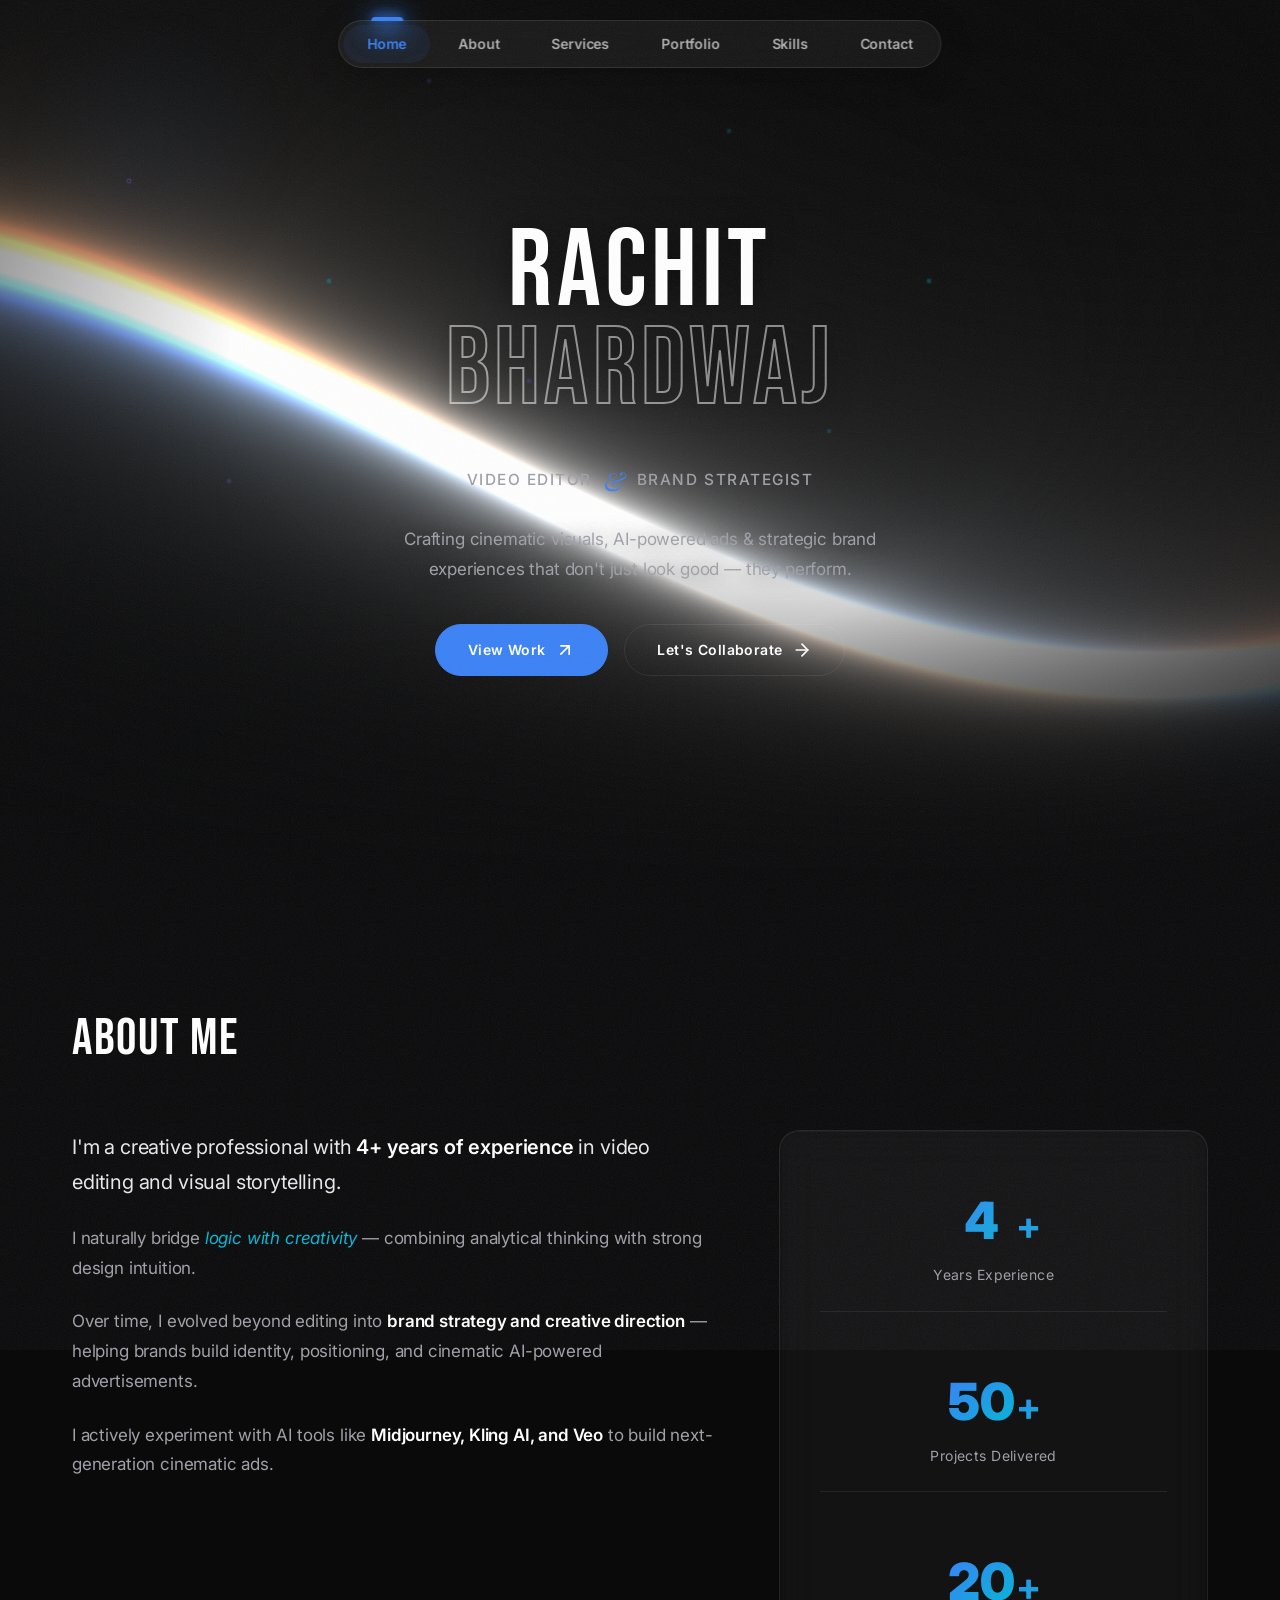
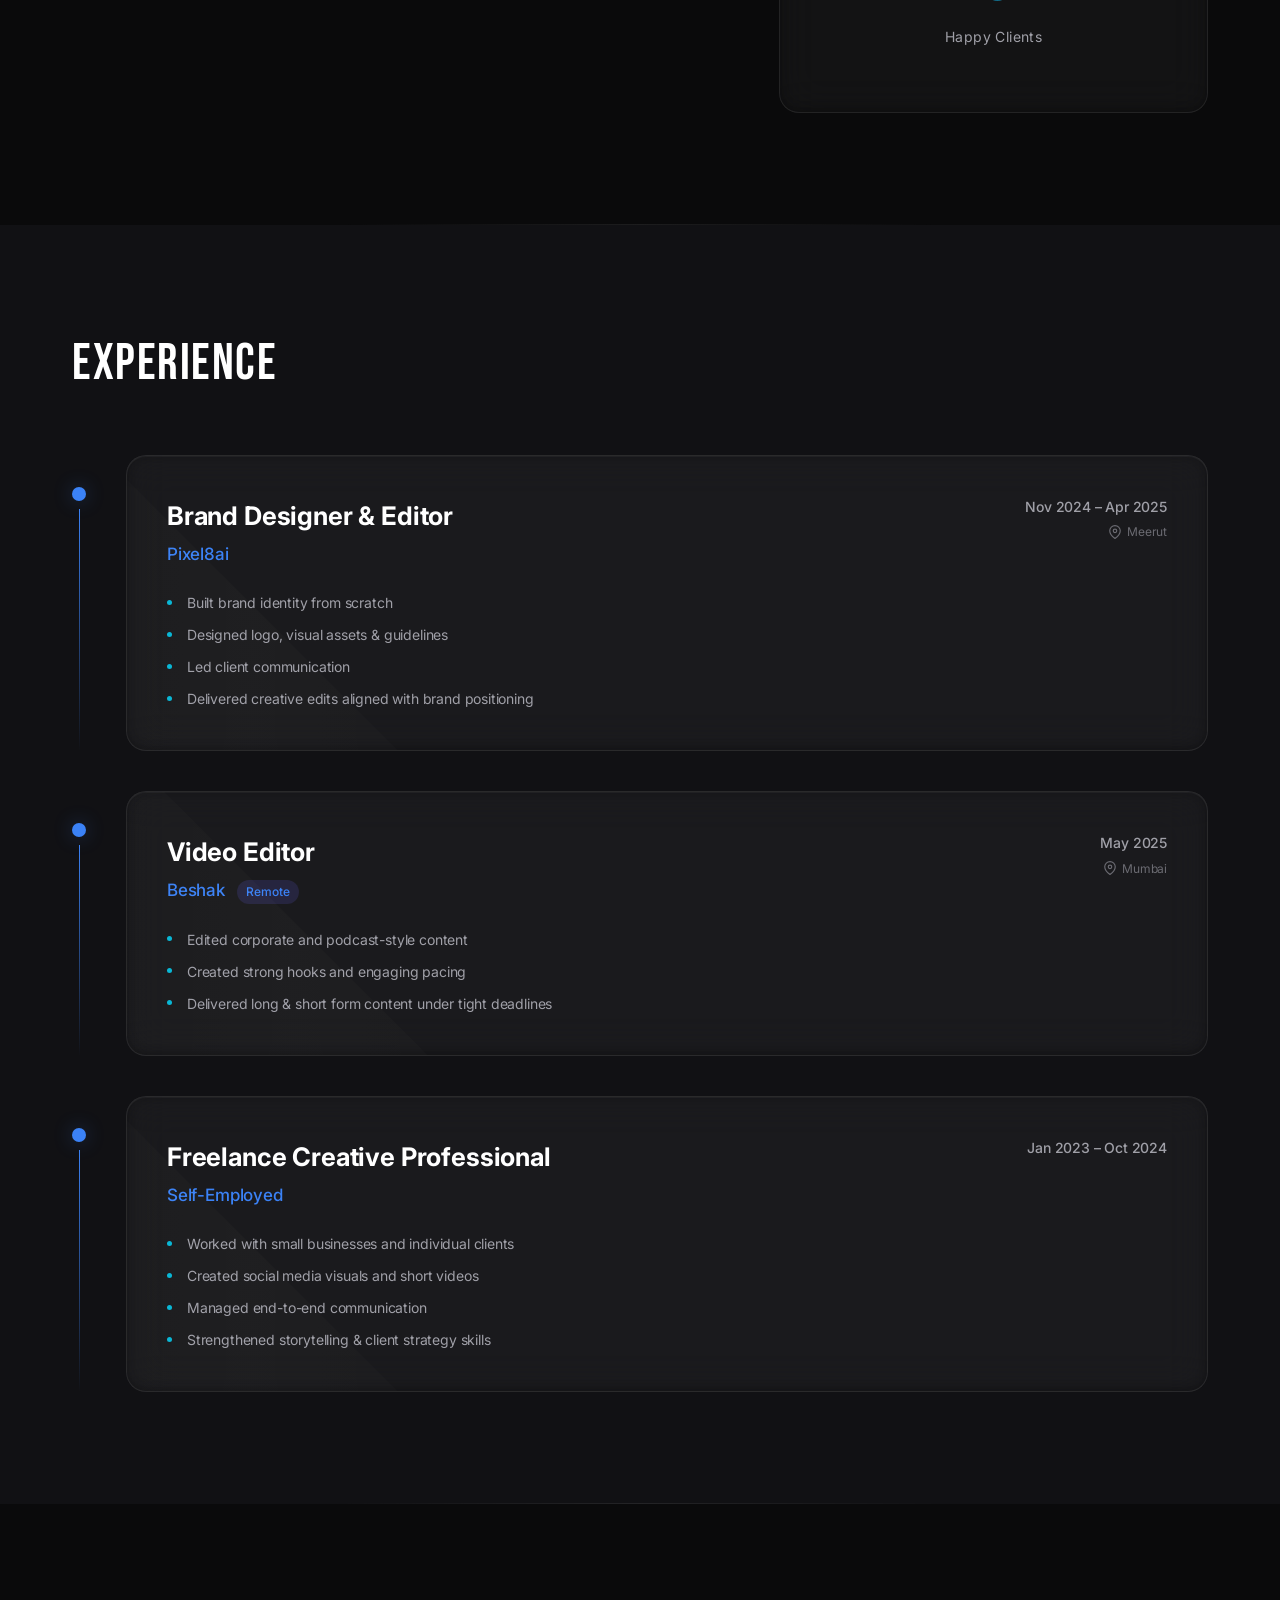
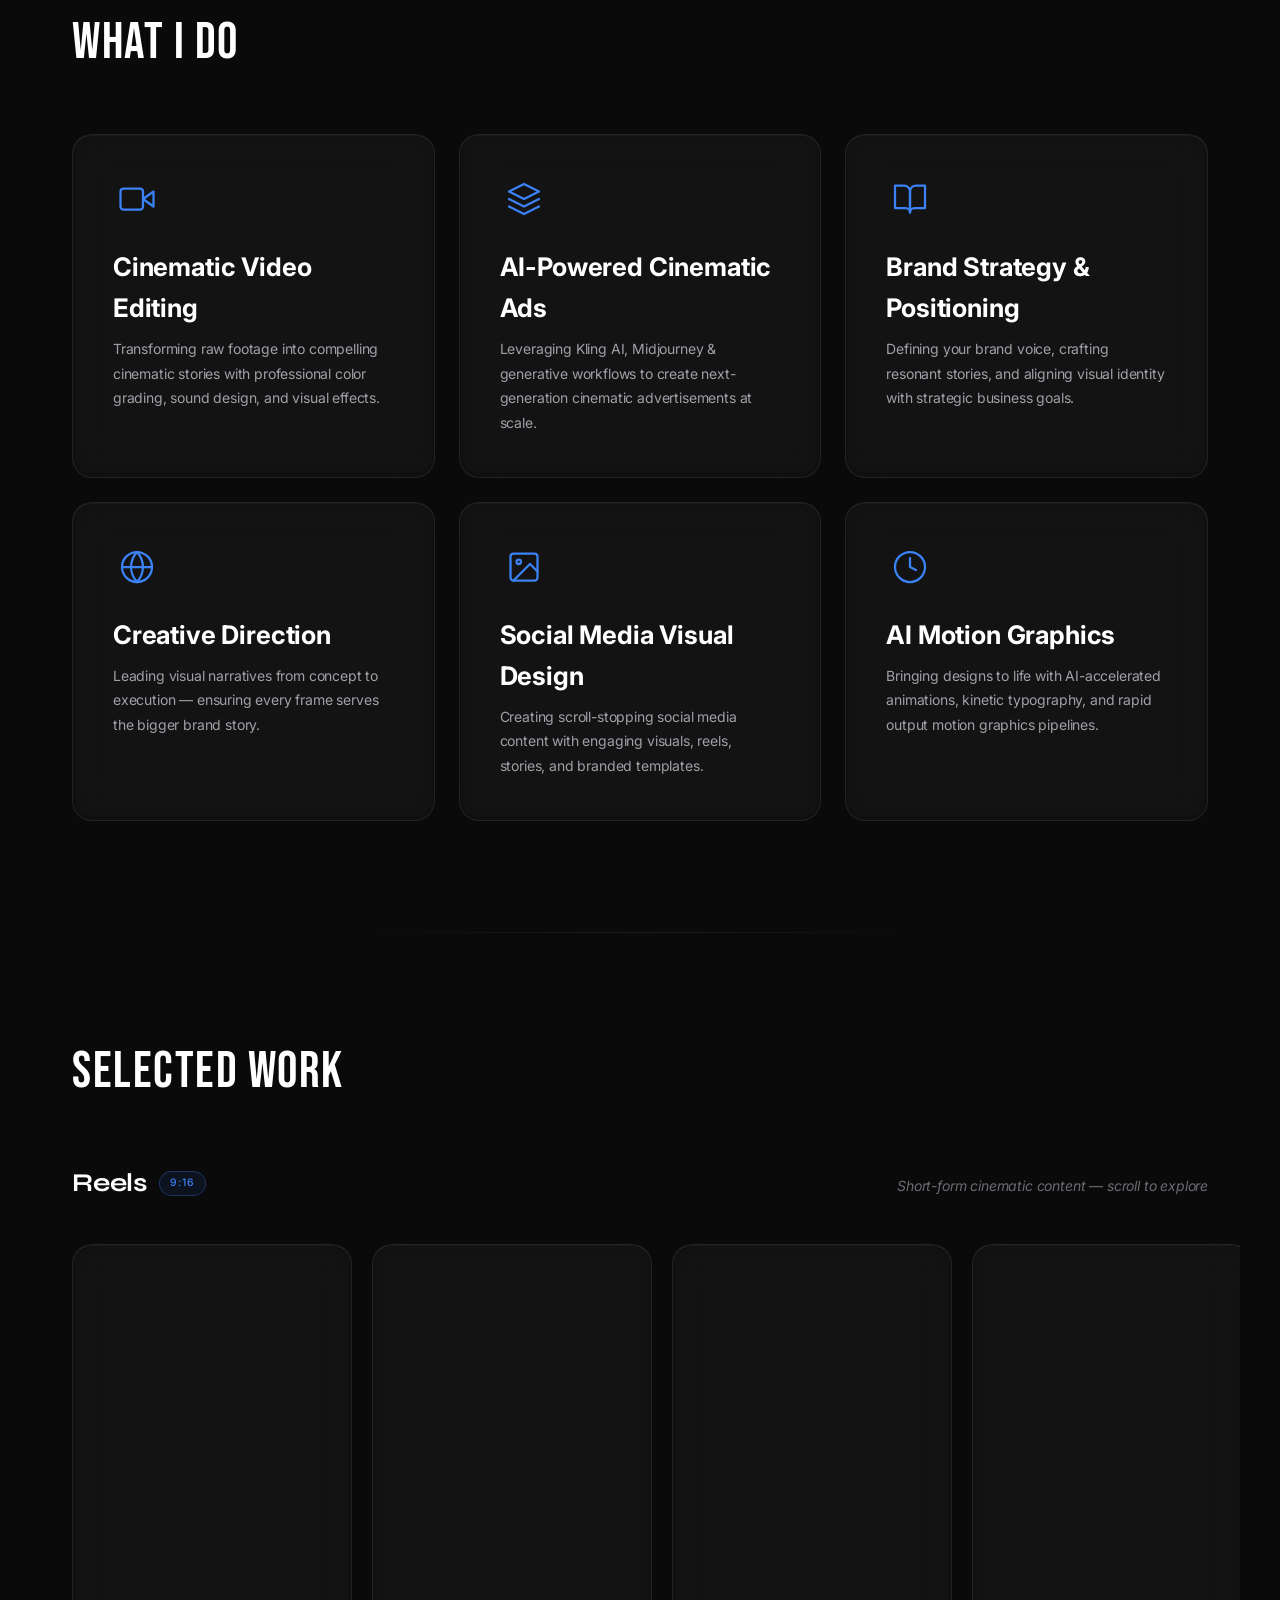
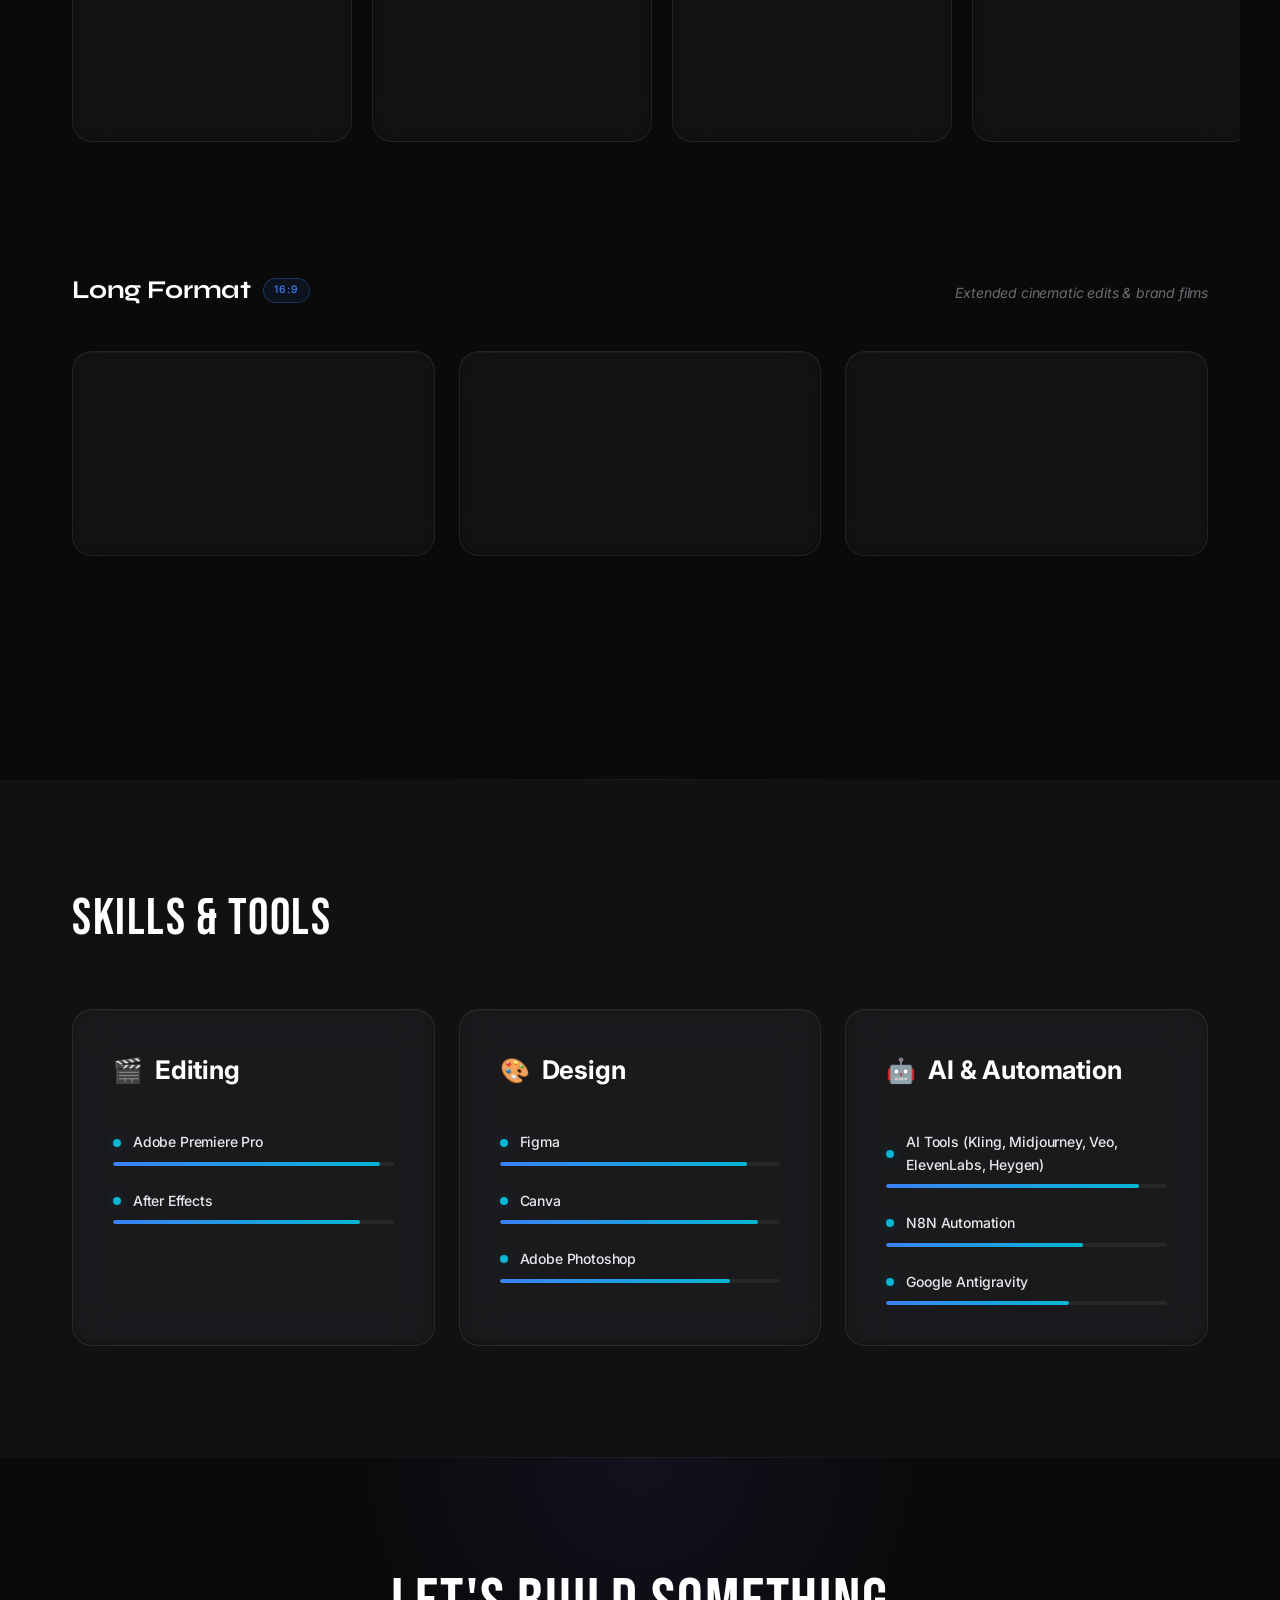
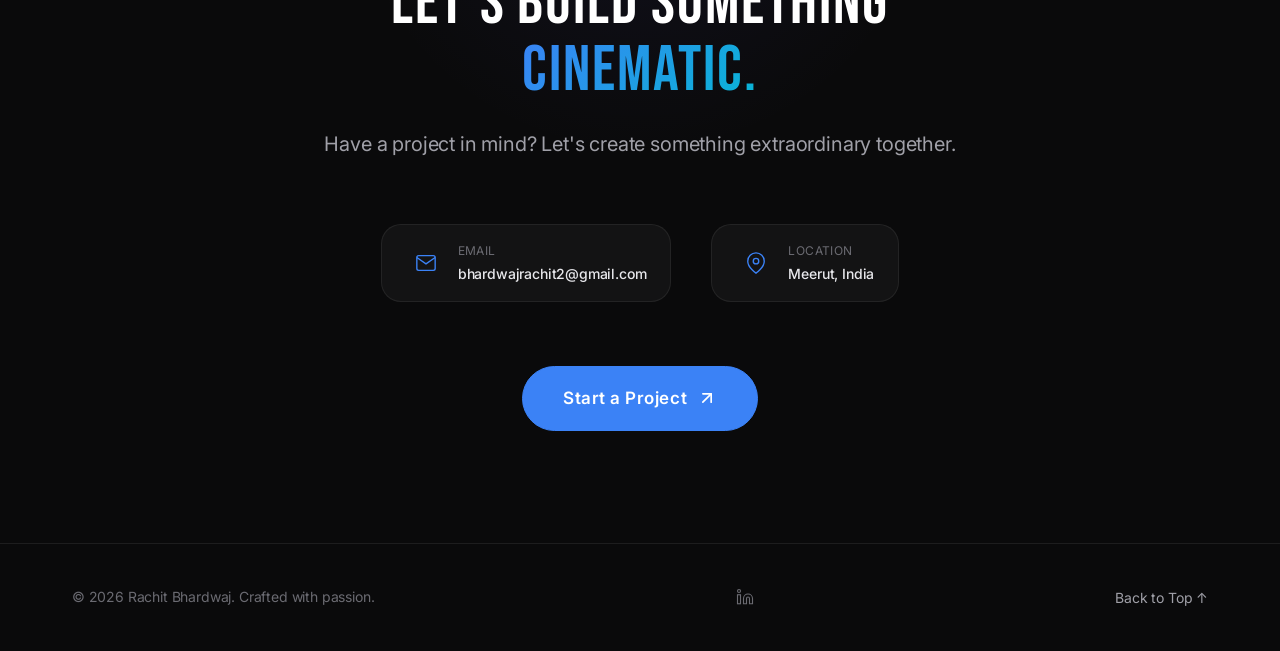
==== index.html @ 1f0e5d60 "Initial commit" ====
<!DOCTYPE html>
<html lang="en">

<head>
    <meta charset="UTF-8">
    <meta name="viewport" content="width=device-width, initial-scale=1.0">
    <title>Rachit Bhardwaj — Video Editor • Brand Strategist • Creative Head</title>
    <meta name="description"
        content="Crafting cinematic visuals, AI-powered ads, and strategic brand experiences. Portfolio of Rachit Bhardwaj — Video Editor, Brand Strategist, and Creative Head.">
    <meta name="keywords"
        content="video editor, brand strategist, creative head, cinematic ads, AI advertising, Rachit Bhardwaj">
    <meta property="og:title" content="Rachit Bhardwaj — Video Editor • Brand Strategist • Creative Head">
    <meta property="og:description"
        content="Crafting cinematic visuals, AI-powered ads, and strategic brand experiences.">
    <meta property="og:type" content="website">
    <link rel="preconnect" href="https://fonts.googleapis.com">
    <link rel="preconnect" href="https://fonts.gstatic.com" crossorigin>
    <link
        href="https://fonts.googleapis.com/css2?family=Bebas+Neue&family=Inter:wght@300;400;500;600;700&family=Playfair+Display:ital,wght@0,400;0,700;1,400;1,700&family=Syne:wght@400;500;600;700;800&display=swap"
        rel="stylesheet">
    <link rel="stylesheet" href="css/styles.css">
    <link rel="stylesheet" href="css/animations.css">
</head>

<body>
    <!-- Grain overlay -->
    <div class="grain-overlay" aria-hidden="true"></div>

    <!-- Tubelight Navbar -->
    <nav class="tubelight-navbar" id="navbar">
        <div class="tubelight-nav-inner">
            <a href="#hero" class="tubelight-nav-link active" data-section="hero">
                <span class="nav-text">Home</span>
                <span class="nav-icon">
                    <svg width="18" height="18" viewBox="0 0 24 24" fill="none" stroke="currentColor" stroke-width="2.5"
                        stroke-linecap="round" stroke-linejoin="round">
                        <path d="M3 9l9-7 9 7v11a2 2 0 0 1-2 2H5a2 2 0 0 1-2-2z" />
                        <polyline points="9 22 9 12 15 12 15 22" />
                    </svg>
                </span>
                <div class="tubelight-lamp">
                    <div class="lamp-bar"></div>
                    <div class="lamp-glow-1"></div>
                    <div class="lamp-glow-2"></div>
                    <div class="lamp-glow-3"></div>
                </div>
            </a>
            <a href="#about" class="tubelight-nav-link" data-section="about">
                <span class="nav-text">About</span>
                <span class="nav-icon">
                    <svg width="18" height="18" viewBox="0 0 24 24" fill="none" stroke="currentColor" stroke-width="2.5"
                        stroke-linecap="round" stroke-linejoin="round">
                        <path d="M20 21v-2a4 4 0 0 0-4-4H8a4 4 0 0 0-4 4v2" />
                        <circle cx="12" cy="7" r="4" />
                    </svg>
                </span>
            </a>
            <a href="#services" class="tubelight-nav-link" data-section="services">
                <span class="nav-text">Services</span>
                <span class="nav-icon">
                    <svg width="18" height="18" viewBox="0 0 24 24" fill="none" stroke="currentColor" stroke-width="2.5"
                        stroke-linecap="round" stroke-linejoin="round">
                        <path d="M12 2L2 7l10 5 10-5-10-5z" />
                        <path d="M2 17l10 5 10-5" />
                        <path d="M2 12l10 5 10-5" />
                    </svg>
                </span>
            </a>
            <a href="#portfolio" class="tubelight-nav-link" data-section="portfolio">
                <span class="nav-text">Portfolio</span>
                <span class="nav-icon">
                    <svg width="18" height="18" viewBox="0 0 24 24" fill="none" stroke="currentColor" stroke-width="2.5"
                        stroke-linecap="round" stroke-linejoin="round">
                        <rect x="2" y="7" width="20" height="14" rx="2" ry="2" />
                        <path d="M16 21V5a2 2 0 0 0-2-2h-4a2 2 0 0 0-2 2v16" />
                    </svg>
                </span>
            </a>
            <a href="#skills" class="tubelight-nav-link" data-section="skills">
                <span class="nav-text">Skills</span>
                <span class="nav-icon">
                    <svg width="18" height="18" viewBox="0 0 24 24" fill="none" stroke="currentColor" stroke-width="2.5"
                        stroke-linecap="round" stroke-linejoin="round">
                        <path
                            d="M14.7 6.3a1 1 0 0 0 0 1.4l1.6 1.6a1 1 0 0 0 1.4 0l3.77-3.77a6 6 0 0 1-7.94 7.94l-6.91 6.91a2.12 2.12 0 0 1-3-3l6.91-6.91a6 6 0 0 1 7.94-7.94l-3.76 3.76z" />
                    </svg>
                </span>
            </a>
            <a href="#contact" class="tubelight-nav-link" data-section="contact">
                <span class="nav-text">Contact</span>
                <span class="nav-icon">
                    <svg width="18" height="18" viewBox="0 0 24 24" fill="none" stroke="currentColor" stroke-width="2.5"
                        stroke-linecap="round" stroke-linejoin="round">
                        <path d="M4 4h16c1.1 0 2 .9 2 2v12c0 1.1-.9 2-2 2H4c-1.1 0-2-.9-2-2V6c0-1.1.9-2 2-2z" />
                        <polyline points="22,6 12,13 2,6" />
                    </svg>
                </span>
            </a>
        </div>
    </nav>

    <!-- ==================== HERO SECTION ==================== -->
    <section class="hero" id="hero">
        <!-- WebGL Shader Background -->
        <canvas id="webglShaderCanvas" class="hero-shader-canvas" aria-hidden="true"></canvas>
        <div class="hero-shader-overlay"></div>
        <div class="hero-content">
            <h1 class="hero-title reveal">
                <span class="title-first">Rachit</span>
                <span class="title-last">Bhardwaj</span>
            </h1>
            <div class="hero-role-line reveal">
                <span class="role-text">Video Editor</span>
                <span class="role-serif">&</span>
                <span class="role-text">Brand Strategist</span>
            </div>
            <p class="hero-description reveal">
                Crafting cinematic visuals, AI-powered ads &amp; strategic brand experiences
                that don't just look good — they perform.
            </p>
            <div class="hero-ctas reveal">
                <a href="#services" class="btn btn-primary btn-shimmer">
                    <span>View Work</span>
                    <svg width="20" height="20" viewBox="0 0 24 24" fill="none" stroke="currentColor" stroke-width="2"
                        stroke-linecap="round" stroke-linejoin="round">
                        <line x1="7" y1="17" x2="17" y2="7" />
                        <polyline points="7 7 17 7 17 17" />
                    </svg>
                </a>
                <a href="#contact" class="btn btn-secondary">
                    <span>Let's Collaborate</span>
                    <svg width="20" height="20" viewBox="0 0 24 24" fill="none" stroke="currentColor" stroke-width="2"
                        stroke-linecap="round" stroke-linejoin="round">
                        <path d="M5 12h14" />
                        <polyline points="12 5 19 12 12 19" />
                    </svg>
                </a>
            </div>
    </section>

    <!-- ==================== ABOUT SECTION ==================== -->
    <section class="section about" id="about">
        <div class="container">
            <div class="section-header reveal">

                <h2 class="section-title display-font">About Me</h2>
            </div>
            <div class="about-grid">
                <div class="about-content reveal">
                    <p class="about-lead">
                        I'm a creative professional with <strong>4+ years of experience</strong> in video editing and
                        visual storytelling.
                    </p>
                    <p>
                        I naturally bridge <em>logic with creativity</em> — combining analytical thinking with strong
                        design intuition.
                    </p>
                    <p>
                        Over time, I evolved beyond editing into <strong>brand strategy and creative direction</strong>
                        — helping brands build identity, positioning, and cinematic AI-powered advertisements.
                    </p>
                    <p>
                        I actively experiment with AI tools like <strong>Midjourney, Kling AI, and Veo</strong> to build
                        next-generation cinematic ads.
                    </p>
                </div>
                <div class="about-visual reveal">
                    <div class="about-card glass-card">
                        <div class="about-stats">
                            <div class="stat-item">
                                <span class="stat-number" data-count="4">0</span><span class="stat-suffix">+</span>
                                <span class="stat-label">Years Experience</span>
                            </div>
                            <div class="stat-item">
                                <span class="stat-number" data-count="50">0</span><span class="stat-suffix">+</span>
                                <span class="stat-label">Projects Delivered</span>
                            </div>
                            <div class="stat-item">
                                <span class="stat-number" data-count="20">0</span><span class="stat-suffix">+</span>
                                <span class="stat-label">Happy Clients</span>
                            </div>
                        </div>
                    </div>
                </div>
            </div>
        </div>
    </section>

    <!-- ==================== EXPERIENCE SECTION ==================== -->
    <section class="section experience" id="experience">
        <div class="container">
            <div class="section-header reveal">

                <h2 class="section-title display-font">Experience</h2>
            </div>
            <div class="timeline">
                <!-- Pixel8ai -->
                <div class="timeline-item reveal">
                    <div class="timeline-marker">
                        <div class="marker-dot"></div>
                        <div class="marker-line"></div>
                    </div>
                    <div class="timeline-content glass-card">
                        <div class="timeline-header">
                            <div>
                                <h3 class="timeline-role">Brand Designer & Editor</h3>
                                <p class="timeline-company">Pixel8ai</p>
                            </div>
                            <div class="timeline-meta">
                                <span class="timeline-date">Nov 2024 – Apr 2025</span>
                                <span class="timeline-location">
                                    <svg width="14" height="14" viewBox="0 0 24 24" fill="none" stroke="currentColor"
                                        stroke-width="2">
                                        <path d="M21 10c0 7-9 13-9 13s-9-6-9-13a9 9 0 0 1 18 0z" />
                                        <circle cx="12" cy="10" r="3" />
                                    </svg>
                                    Meerut
                                </span>
                            </div>
                        </div>
                        <ul class="timeline-list">
                            <li>Built brand identity from scratch</li>
                            <li>Designed logo, visual assets & guidelines</li>
                            <li>Led client communication</li>
                            <li>Delivered creative edits aligned with brand positioning</li>
                        </ul>
                    </div>
                </div>

                <!-- Beshak -->
                <div class="timeline-item reveal">
                    <div class="timeline-marker">
                        <div class="marker-dot"></div>
                        <div class="marker-line"></div>
                    </div>
                    <div class="timeline-content glass-card">
                        <div class="timeline-header">
                            <div>
                                <h3 class="timeline-role">Video Editor</h3>
                                <p class="timeline-company">Beshak <span class="remote-badge">Remote</span></p>
                            </div>
                            <div class="timeline-meta">
                                <span class="timeline-date">May 2025</span>
                                <span class="timeline-location">
                                    <svg width="14" height="14" viewBox="0 0 24 24" fill="none" stroke="currentColor"
                                        stroke-width="2">
                                        <path d="M21 10c0 7-9 13-9 13s-9-6-9-13a9 9 0 0 1 18 0z" />
                                        <circle cx="12" cy="10" r="3" />
                                    </svg>
                                    Mumbai
                                </span>
                            </div>
                        </div>
                        <ul class="timeline-list">
                            <li>Edited corporate and podcast-style content</li>
                            <li>Created strong hooks and engaging pacing</li>
                            <li>Delivered long & short form content under tight deadlines</li>
                        </ul>
                    </div>
                </div>

                <!-- Freelance -->
                <div class="timeline-item reveal">
                    <div class="timeline-marker">
                        <div class="marker-dot"></div>
                        <div class="marker-line"></div>
                    </div>
                    <div class="timeline-content glass-card">
                        <div class="timeline-header">
                            <div>
                                <h3 class="timeline-role">Freelance Creative Professional</h3>
                                <p class="timeline-company">Self-Employed</p>
                            </div>
                            <div class="timeline-meta">
                                <span class="timeline-date">Jan 2023 – Oct 2024</span>
                            </div>
                        </div>
                        <ul class="timeline-list">
                            <li>Worked with small businesses and individual clients</li>
                            <li>Created social media visuals and short videos</li>
                            <li>Managed end-to-end communication</li>
                            <li>Strengthened storytelling & client strategy skills</li>
                        </ul>
                    </div>
                </div>
            </div>
        </div>
    </section>

    <!-- ==================== SERVICES SECTION ==================== -->
    <section class="section services" id="services">
        <div class="container">
            <div class="section-header reveal">

                <h2 class="section-title display-font">What I Do</h2>
            </div>
            <div class="services-grid">
                <div class="service-card glass-card reveal">
                    <div class="service-icon">
                        <svg viewBox="0 0 24 24" fill="none" stroke="currentColor" stroke-width="1.5"
                            stroke-linecap="round" stroke-linejoin="round">
                            <polygon points="23 7 16 12 23 17 23 7" />
                            <rect x="1" y="5" width="15" height="14" rx="2" ry="2" />
                        </svg>
                    </div>
                    <h3 class="service-title">Cinematic Video Editing</h3>
                    <p class="service-desc">Transforming raw footage into compelling cinematic stories with professional
                        color grading, sound design, and visual effects.</p>
                    <div class="service-line"></div>
                </div>

                <div class="service-card glass-card reveal">
                    <div class="service-icon">
                        <svg viewBox="0 0 24 24" fill="none" stroke="currentColor" stroke-width="1.5"
                            stroke-linecap="round" stroke-linejoin="round">
                            <path d="M12 2L2 7l10 5 10-5-10-5z" />
                            <path d="M2 17l10 5 10-5" />
                            <path d="M2 12l10 5 10-5" />
                        </svg>
                    </div>
                    <h3 class="service-title">AI-Powered Cinematic Ads</h3>
                    <p class="service-desc">Leveraging Kling AI, Midjourney & generative workflows to create
                        next-generation cinematic advertisements at scale.</p>
                    <div class="service-line"></div>
                </div>

                <div class="service-card glass-card reveal">
                    <div class="service-icon">
                        <svg viewBox="0 0 24 24" fill="none" stroke="currentColor" stroke-width="1.5"
                            stroke-linecap="round" stroke-linejoin="round">
                            <path d="M2 3h6a4 4 0 0 1 4 4v14a3 3 0 0 0-3-3H2z" />
                            <path d="M22 3h-6a4 4 0 0 0-4 4v14a3 3 0 0 1 3-3h7z" />
                        </svg>
                    </div>
                    <h3 class="service-title">Brand Strategy & Positioning</h3>
                    <p class="service-desc">Defining your brand voice, crafting resonant stories, and aligning visual
                        identity with strategic business goals.</p>
                    <div class="service-line"></div>
                </div>

                <div class="service-card glass-card reveal">
                    <div class="service-icon">
                        <svg viewBox="0 0 24 24" fill="none" stroke="currentColor" stroke-width="1.5"
                            stroke-linecap="round" stroke-linejoin="round">
                            <circle cx="12" cy="12" r="10" />
                            <line x1="2" y1="12" x2="22" y2="12" />
                            <path
                                d="M12 2a15.3 15.3 0 0 1 4 10 15.3 15.3 0 0 1-4 10 15.3 15.3 0 0 1-4-10 15.3 15.3 0 0 1 4-10z" />
                        </svg>
                    </div>
                    <h3 class="service-title">Creative Direction</h3>
                    <p class="service-desc">Leading visual narratives from concept to execution — ensuring every frame
                        serves the bigger brand story.</p>
                    <div class="service-line"></div>
                </div>

                <div class="service-card glass-card reveal">
                    <div class="service-icon">
                        <svg viewBox="0 0 24 24" fill="none" stroke="currentColor" stroke-width="1.5"
                            stroke-linecap="round" stroke-linejoin="round">
                            <rect x="3" y="3" width="18" height="18" rx="2" ry="2" />
                            <circle cx="8.5" cy="8.5" r="1.5" />
                            <polyline points="21 15 16 10 5 21" />
                        </svg>
                    </div>
                    <h3 class="service-title">Social Media Visual Design</h3>
                    <p class="service-desc">Creating scroll-stopping social media content with engaging visuals, reels,
                        stories, and branded templates.</p>
                    <div class="service-line"></div>
                </div>

                <div class="service-card glass-card reveal">
                    <div class="service-icon">
                        <svg viewBox="0 0 24 24" fill="none" stroke="currentColor" stroke-width="1.5"
                            stroke-linecap="round" stroke-linejoin="round">
                            <path d="M12 22c5.523 0 10-4.477 10-10S17.523 2 12 2 2 6.477 2 12s4.477 10 10 10z" />
                            <path d="M12 6v6l4 2" />
                        </svg>
                    </div>
                    <h3 class="service-title">AI Motion Graphics</h3>
                    <p class="service-desc">Bringing designs to life with AI-accelerated animations, kinetic typography,
                        and rapid output motion graphics pipelines.</p>
                    <div class="service-line"></div>
                </div>
            </div>
        </div>
    </section>

    <!-- ==================== PORTFOLIO SECTION ==================== -->
    <section class="section portfolio" id="portfolio">
        <div class="container">
            <div class="section-header reveal">

                <h2 class="section-title display-font">Selected Work</h2>
            </div>

            <!-- Reels Subsection -->
            <div class="portfolio-subsection reveal">
                <div class="portfolio-sub-header">
                    <h3 class="portfolio-sub-title">Reels <span class="portfolio-badge">9:16</span></h3>
                    <p class="portfolio-sub-desc">Short-form cinematic content &mdash; scroll to explore</p>
                </div>
                <div class="reels-gallery">
                    <div class="reels-track">
                        <div class="reel-card glass-card">
                            <video src="assets/portfolio/reels/reel-7.mp4" autoplay muted loop playsinline
                                preload="metadata"></video>
                        </div>
                        <div class="reel-card glass-card">
                            <video src="assets/portfolio/reels/reel-1.mp4" autoplay muted loop playsinline
                                preload="metadata"></video>
                        </div>
                        <div class="reel-card glass-card">
                            <video src="assets/portfolio/reels/reel-2.mp4" autoplay muted loop playsinline
                                preload="metadata"></video>
                        </div>
                        <div class="reel-card glass-card">
                            <video src="assets/portfolio/reels/reel-3.mp4" autoplay muted loop playsinline
                                preload="metadata"></video>
                        </div>
                        <div class="reel-card glass-card">
                            <video src="assets/portfolio/reels/reel-4.mp4" autoplay muted loop playsinline
                                preload="metadata"></video>
                        </div>
                        <div class="reel-card glass-card">
                            <video src="assets/portfolio/reels/reel-5.mp4" autoplay muted loop playsinline
                                preload="metadata"></video>
                        </div>
                        <div class="reel-card glass-card">
                            <video src="assets/portfolio/reels/reel-6.mp4" autoplay muted loop playsinline
                                preload="metadata"></video>
                        </div>
                    </div>
                </div>
            </div>

            <!-- Long Format Subsection -->
            <div class="portfolio-subsection reveal">
                <div class="portfolio-sub-header">
                    <h3 class="portfolio-sub-title">Long Format <span class="portfolio-badge">16:9</span></h3>
                    <p class="portfolio-sub-desc">Extended cinematic edits &amp; brand films</p>
                </div>
                <div class="youtube-grid">
                    <div class="youtube-card glass-card">
                        <div class="youtube-embed">
                            <iframe src="https://www.youtube.com/embed/OXoDoPjHB04" title="Video 1"
                                allow="accelerometer; autoplay; clipboard-write; encrypted-media; gyroscope; picture-in-picture"
                                allowfullscreen loading="lazy"></iframe>
                        </div>
                    </div>
                    <div class="youtube-card glass-card">
                        <div class="youtube-embed">
                            <iframe src="https://www.youtube.com/embed/AUf1gW4kFB0" title="Video 2"
                                allow="accelerometer; autoplay; clipboard-write; encrypted-media; gyroscope; picture-in-picture"
                                allowfullscreen loading="lazy"></iframe>
                        </div>
                    </div>
                    <div class="youtube-card glass-card">
                        <div class="youtube-embed">
                            <iframe src="https://www.youtube.com/embed/DFgFojKiCVo" title="Video 3"
                                allow="accelerometer; autoplay; clipboard-write; encrypted-media; gyroscope; picture-in-picture"
                                allowfullscreen loading="lazy"></iframe>
                        </div>
                    </div>
                </div>
            </div>
        </div>
    </section>

    <!-- ==================== SKILLS SECTION ==================== -->
    <section class="section skills" id="skills">
        <div class="container">
            <div class="section-header reveal">

                <h2 class="section-title display-font">Skills & Tools</h2>
            </div>
            <div class="skills-grid">
                <div class="skill-category glass-card reveal">
                    <h3 class="skill-cat-title">
                        <span class="skill-cat-icon">🎬</span>
                        Editing
                    </h3>
                    <div class="skill-items">
                        <div class="skill-item">
                            <div class="skill-icon-wrapper">
                                <span class="skill-glow"></span>
                                <span class="skill-name">Adobe Premiere Pro</span>
                            </div>
                            <div class="skill-bar">
                                <div class="skill-fill" data-width="95"></div>
                            </div>
                        </div>
                        <div class="skill-item">
                            <div class="skill-icon-wrapper">
                                <span class="skill-glow"></span>
                                <span class="skill-name">After Effects</span>
                            </div>
                            <div class="skill-bar">
                                <div class="skill-fill" data-width="88"></div>
                            </div>
                        </div>

                    </div>
                </div>

                <div class="skill-category glass-card reveal">
                    <h3 class="skill-cat-title">
                        <span class="skill-cat-icon">🎨</span>
                        Design
                    </h3>
                    <div class="skill-items">
                        <div class="skill-item">
                            <div class="skill-icon-wrapper">
                                <span class="skill-glow"></span>
                                <span class="skill-name">Figma</span>
                            </div>
                            <div class="skill-bar">
                                <div class="skill-fill" data-width="88"></div>
                            </div>
                        </div>
                        <div class="skill-item">
                            <div class="skill-icon-wrapper">
                                <span class="skill-glow"></span>
                                <span class="skill-name">Canva</span>
                            </div>
                            <div class="skill-bar">
                                <div class="skill-fill" data-width="92"></div>
                            </div>
                        </div>
                        <div class="skill-item">
                            <div class="skill-icon-wrapper">
                                <span class="skill-glow"></span>
                                <span class="skill-name">Adobe Photoshop</span>
                            </div>
                            <div class="skill-bar">
                                <div class="skill-fill" data-width="82"></div>
                            </div>
                        </div>
                    </div>
                </div>

                <div class="skill-category glass-card reveal">
                    <h3 class="skill-cat-title">
                        <span class="skill-cat-icon">🤖</span>
                        AI & Automation
                    </h3>
                    <div class="skill-items">
                        <div class="skill-item">
                            <div class="skill-icon-wrapper">
                                <span class="skill-glow"></span>
                                <span class="skill-name">AI Tools (Kling, Midjourney, Veo, ElevenLabs, Heygen)</span>
                            </div>
                            <div class="skill-bar">
                                <div class="skill-fill" data-width="90"></div>
                            </div>
                        </div>
                        <div class="skill-item">
                            <div class="skill-icon-wrapper">
                                <span class="skill-glow"></span>
                                <span class="skill-name">N8N Automation</span>
                            </div>
                            <div class="skill-bar">
                                <div class="skill-fill" data-width="70"></div>
                            </div>
                        </div>
                        <div class="skill-item">
                            <div class="skill-icon-wrapper">
                                <span class="skill-glow"></span>
                                <span class="skill-name">Google Antigravity</span>
                            </div>
                            <div class="skill-bar">
                                <div class="skill-fill" data-width="65"></div>
                            </div>
                        </div>
                    </div>
                </div>
            </div>
        </div>
    </section>

    <!-- AI Ads section removed -->

    <!-- Education section removed -->

    <!-- ==================== CONTACT SECTION ==================== -->
    <section class="section contact" id="contact">
        <div class="container">
            <div class="contact-content">
                <h2 class="contact-heading display-font reveal">
                    Let's Build Something <span class="text-gradient">Cinematic.</span>
                </h2>
                <p class="contact-sub reveal">
                    Have a project in mind? Let's create something extraordinary together.
                </p>
                <div class="contact-details reveal">
                    <a href="mailto:bhardwajrachit2@gmail.com" class="contact-item">
                        <div class="contact-icon">
                            <svg viewBox="0 0 24 24" fill="none" stroke="currentColor" stroke-width="1.5">
                                <path d="M4 4h16c1.1 0 2 .9 2 2v12c0 1.1-.9 2-2 2H4c-1.1 0-2-.9-2-2V6c0-1.1.9-2 2-2z" />
                                <polyline points="22,6 12,13 2,6" />
                            </svg>
                        </div>
                        <div>
                            <span class="contact-label">Email</span>
                            <span class="contact-value">bhardwajrachit2@gmail.com</span>
                        </div>
                    </a>

                    <div class="contact-item">
                        <div class="contact-icon">
                            <svg viewBox="0 0 24 24" fill="none" stroke="currentColor" stroke-width="1.5">
                                <path d="M21 10c0 7-9 13-9 13s-9-6-9-13a9 9 0 0 1 18 0z" />
                                <circle cx="12" cy="10" r="3" />
                            </svg>
                        </div>
                        <div>
                            <span class="contact-label">Location</span>
                            <span class="contact-value">Meerut, India</span>
                        </div>
                    </div>
                </div>
                <div class="contact-ctas reveal">
                    <a href="https://cal.com/amayaa/quick-meet-with-rachit?overlayCalendar=true" target="_blank"
                        rel="noopener" class="btn btn-primary btn-large">
                        <span>Start a Project</span>
                        <svg width="20" height="20" viewBox="0 0 24 24" fill="none" stroke="currentColor"
                            stroke-width="2" stroke-linecap="round" stroke-linejoin="round">
                            <line x1="7" y1="17" x2="17" y2="7" />
                            <polyline points="7 7 17 7 17 17" />
                        </svg>
                    </a>
                </div>
            </div>
        </div>
    </section>

    <!-- Footer -->
    <footer class="footer">
        <div class="container footer-container">
            <p class="footer-copy">© 2026 Rachit Bhardwaj. Crafted with passion.</p>
            <div class="footer-social">
                <a href="https://linkedin.com" target="_blank" rel="noopener" aria-label="LinkedIn"
                    class="footer-social-link">
                    <svg width="18" height="18" viewBox="0 0 24 24" fill="none" stroke="currentColor"
                        stroke-width="1.5">
                        <path d="M16 8a6 6 0 0 1 6 6v7h-4v-7a2 2 0 0 0-2-2 2 2 0 0 0-2 2v7h-4v-7a6 6 0 0 1 6-6z" />
                        <rect x="2" y="9" width="4" height="12" />
                        <circle cx="4" cy="4" r="2" />
                    </svg>
                </a>
            </div>
            <div class="footer-links">
                <a href="#hero">Back to Top ↑</a>
            </div>
        </div>
    </footer>


    <script src="js/webgl-shader.js"></script>
    <script src="js/main.js"></script>
</body>

</html>
---- css/styles.css ----
/* ============================================
   RACHIT BHARDWAJ — PORTFOLIO DESIGN SYSTEM
   ============================================ */

/* --- CSS Custom Properties --- */
:root {
    /* Colors */
    --color-bg: #0a0a0b;
    --color-bg-alt: #111114;
    --color-bg-card: rgba(255, 255, 255, 0.04);
    --color-surface: #16161a;
    --color-border: rgba(255, 255, 255, 0.08);
    --color-border-hover: rgba(255, 255, 255, 0.15);

    --color-text: #e8e8ec;
    --color-text-muted: #a0a0a8;
    --color-text-dim: #6b6b72;

    --color-accent: #3b82f6;
    /* Vivid Electric Blue */
    --color-accent-glow: rgba(59, 130, 246, 0.3);
    --color-accent-2: #06b6d4;
    /* Bright Cyan */
    --color-accent-2-glow: rgba(6, 182, 212, 0.22);
    --color-gradient: linear-gradient(135deg, #3b82f6, #06b6d4);

    --color-white: #ffffff;
    --color-black: #000000;

    /* Typography — Editorial Condensed + Serif */
    --font-main: 'Inter', -apple-system, BlinkMacSystemFont, 'Segoe UI', sans-serif;
    --font-heading: 'Syne', 'Inter', sans-serif;
    --font-display: 'Bebas Neue', 'Arial Narrow', sans-serif;
    --font-serif: 'Playfair Display', Georgia, serif;

    --fs-display: clamp(4.5rem, 11vw, 10rem);
    --fs-h1: clamp(2.5rem, 5vw, 4.5rem);
    --fs-h2: clamp(2rem, 4vw, 3.5rem);
    --fs-h3: clamp(1.25rem, 2vw, 1.75rem);
    --fs-body: 1.0625rem;
    --fs-body-lg: 1.25rem;
    --fs-small: 0.875rem;
    --fs-xs: 0.75rem;

    --fw-light: 300;
    --fw-regular: 400;
    --fw-medium: 500;
    --fw-semibold: 600;
    --fw-bold: 700;
    --fw-extrabold: 800;
    --fw-black: 900;

    --lh-tight: 1.05;
    --lh-snug: 1.25;
    --lh-normal: 1.6;
    --lh-relaxed: 1.75;

    --ls-tight: -0.04em;
    --ls-normal: -0.01em;
    --ls-wide: 0.03em;
    --ls-wider: 0.1em;

    /* Spacing */
    --space-xs: 0.5rem;
    --space-sm: 1rem;
    --space-md: 1.5rem;
    --space-lg: 2.5rem;
    --space-xl: 4rem;
    --space-2xl: 6rem;
    --space-3xl: 7rem;

    /* Layout */
    --container-max: 1200px;
    --container-pad: 2rem;

    /* Borders */
    --radius-sm: 8px;
    --radius-md: 12px;
    --radius-lg: 20px;
    --radius-xl: 28px;
    --radius-full: 9999px;

    /* Shadows */
    --shadow-card: 0 4px 40px rgba(0, 0, 0, 0.3);
    --shadow-glow: 0 0 60px rgba(59, 130, 246, 0.12);

    /* Transitions */
    --ease-smooth: cubic-bezier(0.16, 1, 0.3, 1);
    --ease-bounce: cubic-bezier(0.34, 1.56, 0.64, 1);
    --duration-fast: 0.2s;
    --duration: 0.4s;
    --duration-slow: 0.8s;

    /* Glass */
    --glass-bg: rgba(255, 255, 255, 0.04);
    --glass-border: rgba(255, 255, 255, 0.07);
    --glass-blur: 20px;
}

/* --- Reset & Base --- */
*,
*::before,
*::after {
    margin: 0;
    padding: 0;
    box-sizing: border-box;
}

html {
    /* scroll-behavior handled by JS for precise control */
    -webkit-font-smoothing: antialiased;
    -moz-osx-font-smoothing: grayscale;
    scroll-padding-top: 80px;
}

body {
    font-family: var(--font-main);
    font-size: var(--fs-body);
    font-weight: var(--fw-regular);
    line-height: var(--lh-normal);
    letter-spacing: -0.01em;
    color: var(--color-text);
    background-color: var(--color-bg);
    overflow-x: hidden;
    -webkit-font-smoothing: antialiased;
    -moz-osx-font-smoothing: grayscale;
}

a {
    color: inherit;
    text-decoration: none;
}

ul,
ol {
    list-style: none;
}

img {
    max-width: 100%;
    display: block;
}

strong {
    color: var(--color-white);
    font-weight: var(--fw-semibold);
}

em {
    font-style: italic;
    color: var(--color-accent-2);
}

::selection {
    background-color: var(--color-accent);
    color: var(--color-white);
}

/* --- Grain Overlay (analog film grain) --- */
.grain-overlay {
    position: fixed;
    inset: -50%;
    width: 200%;
    height: 200%;
    z-index: 9999;
    pointer-events: none;
    opacity: 0.07;
    background-image: url("data:image/svg+xml,%3Csvg viewBox='0 0 256 256' xmlns='http://www.w3.org/2000/svg'%3E%3Cfilter id='noise'%3E%3CfeTurbulence type='fractalNoise' baseFrequency='0.75' numOctaves='4' stitchTiles='stitch'/%3E%3C/filter%3E%3Crect width='100%25' height='100%25' filter='url(%23noise)'/%3E%3C/svg%3E");
    background-repeat: repeat;
    background-size: 200px 200px;
}

/* --- Layout --- */
.container {
    width: 100%;
    max-width: var(--container-max);
    margin: 0 auto;
    padding: 0 var(--container-pad);
}

.section {
    padding: var(--space-3xl) 0;
    position: relative;
}

.section-header {
    margin-bottom: var(--space-xl);
}

.section-number {
    display: inline-block;
    font-size: var(--fs-xs);
    font-weight: var(--fw-semibold);
    letter-spacing: var(--ls-wider);
    text-transform: uppercase;
    color: var(--color-accent);
    margin-bottom: var(--space-sm);
    font-variant-numeric: tabular-nums;
}

.section-title {
    font-family: var(--font-heading);
    font-size: var(--fs-h2);
    font-weight: var(--fw-bold);
    letter-spacing: var(--ls-tight);
    line-height: var(--lh-tight);
    color: var(--color-white);
}

/* Bebas Neue display font for headings */
.display-font {
    font-family: var(--font-display) !important;
    text-transform: uppercase;
    letter-spacing: 0.03em !important;
    font-weight: var(--fw-regular) !important;
}

/* --- Glass Card (CRT monitor depth) --- */
.glass-card {
    background: var(--glass-bg);
    border: 1px solid var(--glass-border);
    border-radius: var(--radius-lg);
    backdrop-filter: blur(var(--glass-blur));
    -webkit-backdrop-filter: blur(var(--glass-blur));
    box-shadow: inset 0 1px 0 rgba(255, 255, 255, 0.04), inset 0 -2px 8px rgba(0, 0, 0, 0.3);
    transition: border-color var(--duration) var(--ease-smooth),
        box-shadow var(--duration) var(--ease-smooth),
        transform var(--duration) var(--ease-smooth);
    position: relative;
    overflow: hidden;
}

.glass-card:hover {
    border-color: var(--color-border-hover);
    box-shadow: inset 0 1px 0 rgba(255, 255, 255, 0.04), inset 0 -2px 8px rgba(0, 0, 0, 0.3), var(--shadow-glow);
}

/* --- Text Gradient --- */
.text-gradient {
    background: var(--color-gradient);
    -webkit-background-clip: text;
    -webkit-text-fill-color: transparent;
    background-clip: text;
}

/* ============================================
   TUBELIGHT NAVBAR
   ============================================ */
.tubelight-navbar {
    position: fixed;
    top: 0;
    left: 50%;
    transform: translateX(-50%);
    z-index: 1000;
    padding-top: 1.25rem;
}

.tubelight-nav-inner {
    display: flex;
    align-items: center;
    gap: 0.25rem;
    background: rgba(255, 255, 255, 0.05);
    border: 1px solid rgba(255, 255, 255, 0.1);
    backdrop-filter: blur(20px);
    -webkit-backdrop-filter: blur(20px);
    padding: 0.25rem;
    border-radius: 9999px;
    box-shadow: 0 8px 32px rgba(0, 0, 0, 0.3);
}

.tubelight-nav-link {
    position: relative;
    cursor: pointer;
    font-size: var(--fs-small);
    font-weight: var(--fw-semibold);
    padding: 0.5rem 1.5rem;
    border-radius: 9999px;
    transition: color 0.2s, background-color 0.3s;
    color: rgba(255, 255, 255, 0.65);
    text-decoration: none;
    white-space: nowrap;
}

.tubelight-nav-link:hover {
    color: var(--color-accent);
}

.tubelight-nav-link.active {
    color: var(--color-accent);
    background: rgba(59, 130, 246, 0.08);
}

/* Text vs Icon display */
.tubelight-nav-link .nav-icon {
    display: none;
}

/* --- Tubelight Lamp Indicator --- */
.tubelight-lamp {
    position: absolute;
    top: -8px;
    left: 50%;
    transform: translateX(-50%);
    pointer-events: none;
    opacity: 0;
    transition: opacity 0.3s;
}

.tubelight-nav-link.active .tubelight-lamp {
    opacity: 1;
}

.lamp-bar {
    width: 2rem;
    height: 0.25rem;
    background: var(--color-accent);
    border-radius: 9999px 9999px 0 0;
    margin: 0 auto;
    box-shadow: 0 -2px 10px rgba(59, 130, 246, 0.8);
}

.lamp-glow-1 {
    position: absolute;
    width: 3rem;
    height: 1.5rem;
    background: rgba(59, 130, 246, 0.2);
    filter: blur(12px);
    top: -8px;
    left: 50%;
    transform: translateX(-50%);
}

.lamp-glow-2 {
    position: absolute;
    width: 2rem;
    height: 1.5rem;
    background: rgba(59, 130, 246, 0.2);
    filter: blur(12px);
    top: -4px;
    left: 50%;
    transform: translateX(-50%);
}

.lamp-glow-3 {
    position: absolute;
    width: 1rem;
    height: 1rem;
    background: rgba(59, 130, 246, 0.2);
    filter: blur(8px);
    top: 0;
    left: 50%;
    transform: translateX(-50%);
}

/* --- Responsive: Icons on mobile --- */
@media (max-width: 768px) {
    .tubelight-navbar {
        top: auto;
        bottom: 0;
        padding-top: 0;
        padding-bottom: 1rem;
    }

    .tubelight-nav-link {
        padding: 0.6rem 1rem;
    }

    .tubelight-nav-link .nav-text {
        display: none;
    }

    .tubelight-nav-link .nav-icon {
        display: flex;
        align-items: center;
        justify-content: center;
    }

    .tubelight-lamp {
        top: auto;
        bottom: -8px;
    }

    .lamp-bar {
        border-radius: 0 0 9999px 9999px;
        box-shadow: 0 2px 10px rgba(59, 130, 246, 0.8);
    }

    .lamp-glow-1 {
        top: auto;
        bottom: -8px;
    }

    .lamp-glow-2 {
        top: auto;
        bottom: -4px;
    }

    .lamp-glow-3 {
        top: auto;
        bottom: 0;
    }
}

/* ============================================
   HERO SECTION
   ============================================ */
.hero {
    position: relative;
    min-height: 100vh;
    display: flex;
    align-items: center;
    justify-content: center;
    overflow: hidden;
}

.hero-shader-canvas {
    position: absolute;
    inset: 0;
    width: 100%;
    height: 100%;
    z-index: 0;
    display: block;
}

.hero-shader-overlay {
    position: absolute;
    inset: 0;
    z-index: 0;
    background:
        radial-gradient(ellipse 80% 80% at 50% 40%, transparent 40%, var(--color-bg) 100%),
        linear-gradient(to bottom, transparent 60%, var(--color-bg) 100%);
    pointer-events: none;
}

.hero-content {
    position: relative;
    z-index: 2;
    text-align: center;
    max-width: 1100px;
    padding: 0 var(--container-pad);
}

/* Meta labels — tiny editorial markers */
.hero-top-meta {
    display: flex;
    justify-content: center;
    gap: 2rem;
    margin-bottom: var(--space-xl);
}

.meta-label {
    font-family: var(--font-main);
    font-size: 0.7rem;
    font-weight: var(--fw-regular);
    letter-spacing: 0.15em;
    text-transform: uppercase;
    color: var(--color-text-dim);
}

/* Massive condensed name */
.hero-title {
    font-family: var(--font-display);
    font-size: clamp(3.5rem, 8.5vw, 8rem);
    font-weight: var(--fw-regular);
    line-height: 0.9;
    letter-spacing: 0.04em;
    text-transform: uppercase;
    margin-bottom: var(--space-lg);
    color: var(--color-white);
    text-shadow: 0 2px 30px rgba(0, 0, 0, 0.6);
}

.title-first,
.title-last {
    display: block;
}

.title-last {
    -webkit-text-stroke: 2px var(--color-white);
    -webkit-text-fill-color: transparent;
    opacity: 0.5;
}

/* Editorial role line with serif accent */
.hero-role-line {
    display: flex;
    align-items: center;
    justify-content: center;
    gap: 0.75rem;
    margin-bottom: var(--space-md);
}

.role-text {
    font-family: var(--font-main);
    font-size: clamp(0.8rem, 1.2vw, 1rem);
    font-weight: var(--fw-medium);
    letter-spacing: 0.1em;
    text-transform: uppercase;
    color: var(--color-text-muted);
}

.role-serif {
    font-family: var(--font-serif);
    font-style: italic;
    font-size: clamp(1.2rem, 2vw, 1.6rem);
    color: var(--color-accent);
    font-weight: var(--fw-regular);
}

.hero-subtitle {
    font-size: var(--fs-body-lg);
    font-weight: var(--fw-medium);
    color: var(--color-text-muted);
    letter-spacing: var(--ls-normal);
    margin-bottom: var(--space-md);
    min-height: 2em;
}

/* --- Flip Word Animation --- */
.flip-word-container {
    display: inline-flex;
    align-items: baseline;
    gap: 0.4em;
}

.flip-word-static {
    color: var(--color-text-muted);
}

.flip-word-wrapper {
    position: relative;
    display: inline-block;
    min-width: 260px;
    text-align: left;
    height: 1.4em;
    overflow: hidden;
}

.flip-word {
    position: absolute;
    top: 0;
    left: 0;
    width: 100%;
    font-weight: var(--fw-bold);
    color: var(--color-white);
    background: var(--color-gradient);
    -webkit-background-clip: text;
    -webkit-text-fill-color: transparent;
    background-clip: text;
    opacity: 0;
    transform: translateY(100%);
    transition: all 0.5s var(--ease-smooth);
}

.flip-word.active {
    opacity: 1;
    transform: translateY(0);
}

.flip-word.exit {
    opacity: 0;
    transform: translateY(-100%);
}

.hero-description {
    font-size: var(--fs-body);
    color: var(--color-text-muted);
    max-width: 520px;
    margin: 0 auto var(--space-lg);
    line-height: var(--lh-relaxed);
    text-shadow: 0 1px 20px rgba(0, 0, 0, 0.7);
}

.hero-ctas {
    display: flex;
    align-items: center;
    justify-content: center;
    gap: 1rem;
    flex-wrap: wrap;
}

/* --- Buttons --- */
.btn {
    display: inline-flex;
    align-items: center;
    gap: 0.6rem;
    padding: 0.85rem 2rem;
    border-radius: var(--radius-full);
    font-size: var(--fs-small);
    font-weight: var(--fw-semibold);
    letter-spacing: var(--ls-wide);
    cursor: pointer;
    transition: all var(--duration) var(--ease-smooth);
    border: 1px solid transparent;
    position: relative;
    overflow: hidden;
}

.btn svg {
    transition: transform var(--duration) var(--ease-smooth);
}

.btn:hover svg {
    transform: translate(3px, -3px);
}

.btn-primary {
    background: var(--color-accent);
    color: var(--color-white);
    border-color: var(--color-accent);
}

.btn-primary:hover {
    background: transparent;
    box-shadow: 0 0 30px var(--color-accent-glow);
}

.btn-secondary {
    background: transparent;
    color: var(--color-white);
    border-color: var(--color-border);
}

.btn-secondary:hover {
    border-color: var(--color-accent);
    color: var(--color-accent);
}

.btn-large {
    padding: 1.1rem 2.5rem;
    font-size: var(--fs-body);
}

/* Button Shimmer Effect */
.btn-shimmer {
    position: relative;
    overflow: hidden;
}

.btn-shimmer::after {
    content: '';
    position: absolute;
    top: 0;
    left: -100%;
    width: 100%;
    height: 100%;
    background: linear-gradient(90deg, transparent, rgba(255, 255, 255, 0.15), transparent);
    animation: btn-shimmer-move 3s ease-in-out infinite;
}

@keyframes btn-shimmer-move {
    0% {
        left: -100%;
    }

    50% {
        left: 100%;
    }

    100% {
        left: 100%;
    }
}

/* Hero Social Links */
.hero-social {
    display: flex;
    align-items: center;
    justify-content: center;
    gap: 1.25rem;
    margin-top: var(--space-lg);
}

.social-link {
    display: flex;
    align-items: center;
    justify-content: center;
    width: 44px;
    height: 44px;
    border-radius: 50%;
    border: 1px solid var(--color-border);
    color: var(--color-text-muted);
    transition: all var(--duration) var(--ease-smooth);
    background: rgba(255, 255, 255, 0.02);
}

.social-link:hover {
    color: var(--color-white);
    border-color: var(--color-accent);
    background: rgba(59, 130, 246, 0.1);
    transform: translateY(-2px);
    box-shadow: 0 0 20px var(--color-accent-glow);
}

/* Scroll Indicator */
.scroll-indicator {
    position: absolute;
    bottom: 2.5rem;
    left: 50%;
    transform: translateX(-50%);
    display: flex;
    flex-direction: column;
    align-items: center;
    gap: 0.75rem;
}

.scroll-indicator span {
    font-size: var(--fs-xs);
    letter-spacing: var(--ls-wider);
    text-transform: uppercase;
    color: var(--color-text-dim);
}

.scroll-line {
    width: 1px;
    height: 60px;
    background: linear-gradient(to bottom, var(--color-accent), transparent);
    animation: scroll-pulse 2s ease-in-out infinite;
}

@keyframes scroll-pulse {
    0% {
        opacity: 0;
        transform: scaleY(0);
        transform-origin: top;
    }

    50% {
        opacity: 1;
        transform: scaleY(1);
    }

    100% {
        opacity: 0;
        transform: scaleY(0);
        transform-origin: bottom;
    }
}

/* ============================================
   ABOUT SECTION
   ============================================ */
.about-grid {
    display: grid;
    grid-template-columns: 1.2fr 0.8fr;
    gap: var(--space-xl);
    align-items: start;
}

.about-content p {
    margin-bottom: var(--space-md);
    color: var(--color-text-muted);
    line-height: var(--lh-relaxed);
}

.about-lead {
    font-size: var(--fs-body-lg);
    color: var(--color-text) !important;
}

.about-card {
    padding: var(--space-lg);
    position: sticky;
    top: 120px;
}

.about-stats {
    display: flex;
    flex-direction: column;
    gap: var(--space-lg);
}

.stat-item {
    text-align: center;
    padding: var(--space-md) 0;
    border-bottom: 1px solid var(--color-border);
}

.stat-item:last-child {
    border-bottom: none;
}

.stat-number {
    font-size: clamp(2.5rem, 4vw, 3.5rem);
    font-weight: var(--fw-black);
    background: var(--color-gradient);
    -webkit-background-clip: text;
    -webkit-text-fill-color: transparent;
    background-clip: text;
    line-height: 1;
}

.stat-suffix {
    font-size: clamp(1.5rem, 3vw, 2.5rem);
    font-weight: var(--fw-bold);
    background: var(--color-gradient);
    -webkit-background-clip: text;
    -webkit-text-fill-color: transparent;
    background-clip: text;
}

.stat-label {
    display: block;
    margin-top: 0.5rem;
    font-size: var(--fs-small);
    color: var(--color-text-muted);
    letter-spacing: var(--ls-wide);
}

/* ============================================
   EXPERIENCE SECTION
   ============================================ */
.experience {
    background: var(--color-bg-alt);
}

.timeline {
    position: relative;
    display: flex;
    flex-direction: column;
    gap: var(--space-lg);
}

.timeline-item {
    display: flex;
    gap: var(--space-lg);
    position: relative;
}

.timeline-marker {
    display: flex;
    flex-direction: column;
    align-items: center;
    flex-shrink: 0;
    padding-top: 2rem;
}

.marker-dot {
    width: 14px;
    height: 14px;
    border-radius: 50%;
    background: var(--color-accent);
    box-shadow: 0 0 20px var(--color-accent-glow);
    position: relative;
    z-index: 1;
}

.marker-line {
    width: 1px;
    flex: 1;
    background: linear-gradient(to bottom, var(--color-accent), transparent);
    margin-top: 0.5rem;
}

.timeline-content {
    flex: 1;
    padding: var(--space-lg);
}

.timeline-header {
    display: flex;
    justify-content: space-between;
    align-items: flex-start;
    margin-bottom: var(--space-md);
    flex-wrap: wrap;
    gap: var(--space-sm);
}

.timeline-role {
    font-size: var(--fs-h3);
    font-weight: var(--fw-bold);
    color: var(--color-white);
    margin-bottom: 0.25rem;
}

.timeline-company {
    font-size: var(--fs-body);
    color: var(--color-accent);
    font-weight: var(--fw-medium);
}

.remote-badge {
    display: inline-block;
    padding: 0.15rem 0.6rem;
    border-radius: var(--radius-full);
    font-size: var(--fs-xs);
    background: rgba(108, 99, 255, 0.15);
    color: var(--color-accent);
    margin-left: 0.5rem;
    vertical-align: middle;
}

.timeline-meta {
    display: flex;
    flex-direction: column;
    align-items: flex-end;
    gap: 0.25rem;
}

.timeline-date {
    font-size: var(--fs-small);
    color: var(--color-text-muted);
    font-weight: var(--fw-medium);
}

.timeline-location {
    display: inline-flex;
    align-items: center;
    gap: 0.3rem;
    font-size: var(--fs-xs);
    color: var(--color-text-dim);
}

.timeline-list {
    display: flex;
    flex-direction: column;
    gap: 0.6rem;
}

.timeline-list li {
    position: relative;
    padding-left: 1.25rem;
    color: var(--color-text-muted);
    font-size: var(--fs-small);
    line-height: var(--lh-normal);
}

.timeline-list li::before {
    content: '';
    position: absolute;
    left: 0;
    top: 0.55em;
    width: 5px;
    height: 5px;
    border-radius: 50%;
    background: var(--color-accent-2);
}

/* ============================================
   SERVICES SECTION
   ============================================ */
.services-grid {
    display: grid;
    grid-template-columns: repeat(3, 1fr);
    gap: var(--space-md);
}

.service-card {
    padding: var(--space-lg);
    position: relative;
    overflow: hidden;
    cursor: default;
}

.service-card:hover {
    transform: translateY(-4px);
}

.service-icon {
    width: 48px;
    height: 48px;
    display: flex;
    align-items: center;
    justify-content: center;
    margin-bottom: var(--space-md);
    color: var(--color-accent);
}

.service-icon svg {
    width: 36px;
    height: 36px;
}

.service-title {
    font-size: var(--fs-h3);
    font-weight: var(--fw-bold);
    color: var(--color-white);
    margin-bottom: var(--space-xs);
}

.service-desc {
    font-size: var(--fs-small);
    color: var(--color-text-muted);
    line-height: var(--lh-relaxed);
}

.service-line {
    position: absolute;
    bottom: 0;
    left: 0;
    width: 0;
    height: 2px;
    background: var(--color-gradient);
    transition: width var(--duration-slow) var(--ease-smooth);
}

.service-card:hover .service-line {
    width: 100%;
}

/* ============================================
   SKILLS SECTION
   ============================================ */
.skills {
    background: var(--color-bg-alt);
}

.skills-grid {
    display: grid;
    grid-template-columns: repeat(3, 1fr);
    gap: var(--space-md);
}

.skill-category {
    padding: var(--space-lg);
}

.skill-cat-title {
    display: flex;
    align-items: center;
    gap: 0.75rem;
    font-size: var(--fs-h3);
    font-weight: var(--fw-bold);
    color: var(--color-white);
    margin-bottom: var(--space-lg);
}

.skill-cat-icon {
    font-size: 1.5rem;
}

.skill-items {
    display: flex;
    flex-direction: column;
    gap: var(--space-md);
}

/* --- Modern Skill Chips --- */
.skill-chips {
    display: flex;
    flex-wrap: wrap;
    gap: 0.6rem;
}

.skill-chip {
    display: inline-flex;
    align-items: center;
    padding: 0.5rem 1.1rem;
    border-radius: var(--radius-full);
    border: 1px solid var(--color-border);
    background: rgba(255, 255, 255, 0.03);
    font-size: var(--fs-small);
    font-weight: var(--fw-medium);
    color: var(--color-text);
    letter-spacing: var(--ls-normal);
    transition: all var(--duration) var(--ease-smooth);
    cursor: default;
}

.skill-chip:hover {
    border-color: var(--color-accent);
    background: rgba(59, 130, 246, 0.08);
    color: var(--color-white);
    transform: translateY(-2px);
    box-shadow: 0 4px 20px rgba(59, 130, 246, 0.15);
}

/* --- Skill Bar Styles --- */
.skill-item {
    display: flex;
    flex-direction: column;
    gap: 0.5rem;
}

.skill-icon-wrapper {
    display: flex;
    align-items: center;
    gap: 0.75rem;
    position: relative;
}

.skill-glow {
    width: 8px;
    height: 8px;
    border-radius: 50%;
    background: var(--color-accent-2);
    box-shadow: 0 0 12px var(--color-accent-2-glow);
    flex-shrink: 0;
}

.skill-name {
    font-size: var(--fs-small);
    font-weight: var(--fw-medium);
    color: var(--color-text);
}

.skill-bar {
    height: 4px;
    background: rgba(255, 255, 255, 0.06);
    border-radius: var(--radius-full);
    overflow: hidden;
}

.skill-fill {
    height: 100%;
    background: var(--color-gradient);
    border-radius: var(--radius-full);
    width: 0;
    transition: width 1.2s var(--ease-smooth);
}

/* ============================================
   AI CINEMATIC ADS SECTION
   ============================================ */
.ai-ads {
    background: var(--color-bg);
    overflow: hidden;
}

.ai-ads-content {
    display: grid;
    grid-template-columns: 1fr 1fr;
    gap: var(--space-xl);
    align-items: center;
}

.ai-ads-text {
    font-size: var(--fs-body-lg);
    color: var(--color-text-muted);
    line-height: var(--lh-relaxed);
}

/* Mockup screens */
.mockup-container {
    position: relative;
    padding: var(--space-lg);
}

.mockup-screen {
    padding: 0;
    overflow: hidden;
}

.mockup-header {
    display: flex;
    align-items: center;
    gap: 1rem;
    padding: 0.75rem 1rem;
    border-bottom: 1px solid var(--color-border);
}

.mockup-dots {
    display: flex;
    gap: 6px;
}

.mockup-dots span {
    width: 10px;
    height: 10px;
    border-radius: 50%;
}

.mockup-dots span:nth-child(1) {
    background: #ff5f57;
}

.mockup-dots span:nth-child(2) {
    background: #febc2e;
}

.mockup-dots span:nth-child(3) {
    background: #28c840;
}

.mockup-title {
    font-size: var(--fs-xs);
    color: var(--color-text-dim);
    font-weight: var(--fw-medium);
}

.mockup-body {
    padding: 1.5rem;
    min-height: 200px;
}

.mockup-timeline {
    display: flex;
    flex-direction: column;
    gap: 8px;
    margin-bottom: 1rem;
}

.timeline-bar {
    height: 6px;
    border-radius: 3px;
    background: linear-gradient(90deg, var(--color-accent), var(--color-accent-2));
    opacity: 0.3;
    animation: shimmer-bar 3s ease-in-out infinite;
}

.timeline-bar.short {
    width: 40%;
}

.timeline-bar.medium {
    width: 70%;
}

@keyframes shimmer-bar {
    0% {
        opacity: 0.2;
    }

    50% {
        opacity: 0.5;
    }

    100% {
        opacity: 0.2;
    }
}

.mockup-preview {
    height: 80px;
    border-radius: var(--radius-sm);
    background: rgba(255, 255, 255, 0.02);
    position: relative;
    overflow: hidden;
}

.preview-shimmer {
    position: absolute;
    inset: 0;
    background: linear-gradient(90deg, transparent, rgba(108, 99, 255, 0.08), transparent);
    animation: shimmer 2.5s ease-in-out infinite;
}

@keyframes shimmer {
    0% {
        transform: translateX(-100%);
    }

    100% {
        transform: translateX(100%);
    }
}

.mockup-float {
    position: absolute;
    right: -20px;
    bottom: -10px;
    width: 55%;
    animation: float 6s ease-in-out infinite;
}

@keyframes float {

    0%,
    100% {
        transform: translateY(0);
    }

    50% {
        transform: translateY(-12px);
    }
}

.mockup-canvas {
    display: flex;
    gap: 10px;
    flex-wrap: wrap;
}

.canvas-element {
    border-radius: var(--radius-sm);
    background: rgba(255, 255, 255, 0.04);
}

.el-1 {
    width: 60px;
    height: 60px;
    background: linear-gradient(135deg, rgba(108, 99, 255, 0.2), rgba(0, 212, 255, 0.1));
}

.el-2 {
    width: 80px;
    height: 40px;
    background: linear-gradient(135deg, rgba(0, 212, 255, 0.2), rgba(108, 99, 255, 0.1));
}

.el-3 {
    width: 50px;
    height: 50px;
    border-radius: 50%;
    background: linear-gradient(135deg, rgba(108, 99, 255, 0.15), rgba(0, 212, 255, 0.15));
}

/* ============================================
   EDUCATION SECTION
   ============================================ */
.education {
    background: var(--color-bg-alt);
}

.education-card {
    padding: var(--space-xl);
    display: flex;
    gap: var(--space-lg);
    align-items: flex-start;
}

.edu-icon {
    width: 60px;
    height: 60px;
    display: flex;
    align-items: center;
    justify-content: center;
    flex-shrink: 0;
    color: var(--color-accent);
}

.edu-icon svg {
    width: 48px;
    height: 48px;
}

.edu-institution {
    font-size: var(--fs-h3);
    font-weight: var(--fw-bold);
    color: var(--color-white);
    margin-bottom: 0.5rem;
}

.edu-degree {
    font-size: var(--fs-body);
    color: var(--color-text-muted);
    margin-bottom: var(--space-sm);
}

.edu-year {
    display: inline-block;
    padding: 0.15rem 0.75rem;
    border-radius: var(--radius-full);
    font-size: var(--fs-xs);
    background: rgba(108, 99, 255, 0.12);
    color: var(--color-accent);
    margin-left: 0.5rem;
    vertical-align: middle;
}

.edu-description {
    font-size: var(--fs-small);
    color: var(--color-text-muted);
    line-height: var(--lh-relaxed);
}

/* ============================================
   PORTFOLIO SECTION
   ============================================ */
.portfolio-subsection {
    margin-bottom: var(--space-3xl);
}

.portfolio-sub-header {
    display: flex;
    align-items: baseline;
    justify-content: space-between;
    margin-bottom: var(--space-lg);
    flex-wrap: wrap;
    gap: 0.5rem;
}

.portfolio-sub-title {
    font-family: var(--font-heading);
    font-size: var(--fs-h3);
    font-weight: var(--fw-bold);
    color: var(--color-white);
    display: flex;
    align-items: center;
    gap: 0.75rem;
}

.portfolio-badge {
    font-family: var(--font-main);
    font-size: 0.65rem;
    font-weight: var(--fw-medium);
    letter-spacing: 0.1em;
    text-transform: uppercase;
    color: var(--color-accent);
    border: 1px solid rgba(59, 130, 246, 0.3);
    padding: 0.2rem 0.6rem;
    border-radius: var(--radius-full);
    background: rgba(59, 130, 246, 0.08);
}

.portfolio-sub-desc {
    font-size: var(--fs-small);
    color: var(--color-text-dim);
    font-style: italic;
}

/* --- Reels Horizontal Scroll Gallery --- */
.reels-gallery {
    overflow-x: auto;
    overflow-y: hidden;
    -webkit-overflow-scrolling: touch;
    cursor: grab;
    padding-bottom: 1rem;
    margin: 0 calc(-1 * var(--container-pad));
    padding-left: var(--container-pad);
    padding-right: var(--container-pad);
}

.reels-gallery:active {
    cursor: grabbing;
}

/* Custom scrollbar */
.reels-gallery::-webkit-scrollbar {
    height: 4px;
}

.reels-gallery::-webkit-scrollbar-track {
    background: rgba(255, 255, 255, 0.03);
    border-radius: var(--radius-full);
}

.reels-gallery::-webkit-scrollbar-thumb {
    background: var(--color-accent);
    border-radius: var(--radius-full);
}

.reels-track {
    display: flex;
    gap: 1.25rem;
    width: max-content;
}

.reel-card {
    width: 280px;
    aspect-ratio: 9 / 16;
    border-radius: var(--radius-lg);
    overflow: hidden;
    flex-shrink: 0;
    transition: transform 0.5s var(--ease-smooth), box-shadow 0.5s var(--ease-smooth);
    position: relative;
}

.reel-card:hover {
    transform: translateY(-8px) scale(1.03);
    box-shadow: 0 20px 60px rgba(59, 130, 246, 0.15);
}

.reel-card video {
    width: 100%;
    height: 100%;
    object-fit: cover;
    border-radius: var(--radius-lg);
    display: block;
}

/* --- YouTube Grid --- */
.youtube-grid {
    display: grid;
    grid-template-columns: repeat(auto-fit, minmax(340px, 1fr));
    gap: 1.5rem;
}

.youtube-card {
    border-radius: var(--radius-lg);
    overflow: hidden;
    transition: transform 0.4s var(--ease-smooth), box-shadow 0.4s var(--ease-smooth);
}

.youtube-card:hover {
    transform: translateY(-6px);
    box-shadow: 0 16px 50px rgba(59, 130, 246, 0.12);
}

.youtube-embed {
    position: relative;
    padding-bottom: 56.25%;
    /* 16:9 */
    height: 0;
    overflow: hidden;
}

.youtube-embed iframe {
    position: absolute;
    top: 0;
    left: 0;
    width: 100%;
    height: 100%;
    border: none;
    border-radius: var(--radius-lg);
}

/* ============================================
   CONTACT SECTION
   ============================================ */
.contact {
    background: var(--color-bg);
    position: relative;
    overflow: hidden;
}

.contact::before {
    content: '';
    position: absolute;
    top: 0;
    left: 50%;
    width: 600px;
    height: 600px;
    transform: translateX(-50%) translateY(-50%);
    background: radial-gradient(circle, rgba(108, 99, 255, 0.08), transparent 70%);
    pointer-events: none;
}

.contact-content {
    text-align: center;
    max-width: 700px;
    margin: 0 auto;
}

.contact-heading {
    font-size: clamp(2.5rem, 5vw, 4rem);
    font-weight: var(--fw-black);
    letter-spacing: var(--ls-tight);
    line-height: var(--lh-tight);
    color: var(--color-white);
    margin-bottom: var(--space-md);
}

.contact-sub {
    font-size: var(--fs-body-lg);
    color: var(--color-text-muted);
    margin-bottom: var(--space-xl);
}

.contact-details {
    display: flex;
    justify-content: center;
    gap: var(--space-lg);
    margin-bottom: var(--space-xl);
    flex-wrap: wrap;
}

.contact-item {
    display: flex;
    align-items: center;
    gap: 0.75rem;
    padding: 1rem 1.5rem;
    border-radius: var(--radius-lg);
    background: var(--glass-bg);
    border: 1px solid var(--glass-border);
    transition: all var(--duration) var(--ease-smooth);
    text-align: left;
}

.contact-item:hover {
    border-color: var(--color-accent);
    transform: translateY(-2px);
}

.contact-icon {
    width: 40px;
    height: 40px;
    display: flex;
    align-items: center;
    justify-content: center;
    color: var(--color-accent);
    flex-shrink: 0;
}

.contact-icon svg {
    width: 22px;
    height: 22px;
}

.contact-label {
    display: block;
    font-size: var(--fs-xs);
    color: var(--color-text-dim);
    letter-spacing: var(--ls-wide);
    text-transform: uppercase;
    margin-bottom: 0.15rem;
}

.contact-value {
    display: block;
    font-size: var(--fs-small);
    color: var(--color-text);
    font-weight: var(--fw-medium);
}

.contact-ctas {
    display: flex;
    justify-content: center;
}

/* ============================================
   FOOTER
   ============================================ */
.footer {
    padding: var(--space-lg) 0;
    border-top: 1px solid var(--color-border);
}

.footer-container {
    display: flex;
    justify-content: space-between;
    align-items: center;
    gap: 1rem;
}

.footer-copy {
    font-size: var(--fs-small);
    color: var(--color-text-dim);
}

.footer-social {
    display: flex;
    align-items: center;
    gap: 1rem;
}

.footer-social-link {
    display: flex;
    align-items: center;
    justify-content: center;
    color: var(--color-text-dim);
    transition: color var(--duration-fast), transform var(--duration-fast);
}

.footer-social-link:hover {
    color: var(--color-accent);
    transform: translateY(-2px);
}

.footer-links a {
    font-size: var(--fs-small);
    color: var(--color-text-muted);
    transition: color var(--duration-fast);
}

.footer-links a:hover {
    color: var(--color-accent);
}

/* ============================================
   RESPONSIVE DESIGN
   ============================================ */
@media (max-width: 1024px) {
    .services-grid {
        grid-template-columns: repeat(2, 1fr);
    }

    .skills-grid {
        grid-template-columns: repeat(2, 1fr);
    }

    .skills-grid .skill-category:last-child {
        grid-column: span 2;
    }

    .ai-ads-content {
        grid-template-columns: 1fr;
        text-align: center;
    }
}

@media (max-width: 768px) {
    :root {
        --container-pad: 1.25rem;
        --space-3xl: 6rem;
    }

    /* Nav mobile */
    .hamburger {
        display: flex;
    }

    .nav-links {
        position: fixed;
        top: 0;
        right: -100%;
        width: 75%;
        max-width: 320px;
        height: 100vh;
        background: rgba(10, 10, 11, 0.98);
        backdrop-filter: blur(30px);
        flex-direction: column;
        align-items: flex-start;
        justify-content: center;
        padding: var(--space-xl);
        gap: var(--space-lg);
        transition: right var(--duration-slow) var(--ease-smooth);
        border-left: 1px solid var(--color-border);
    }

    .nav-links.active {
        right: 0;
    }

    .nav-links a {
        font-size: var(--fs-h3);
    }

    .nav-cta {
        margin-top: var(--space-sm);
    }

    /* Hero */
    .hero-title {
        font-size: clamp(2.8rem, 12vw, 5rem);
    }

    .title-outline {
        -webkit-text-stroke-width: 1.5px;
    }

    /* About */
    .about-grid {
        grid-template-columns: 1fr;
    }

    .about-card {
        position: static;
    }

    .about-stats {
        flex-direction: row;
        justify-content: space-around;
    }

    .stat-item {
        border-bottom: none;
        border-right: 1px solid var(--color-border);
        padding: var(--space-sm);
    }

    .stat-item:last-child {
        border-right: none;
    }

    /* Timeline */
    .timeline-marker {
        display: none;
    }

    .timeline-item {
        gap: 0;
    }

    .timeline-header {
        flex-direction: column;
    }

    .timeline-meta {
        align-items: flex-start;
    }

    /* Services */
    .services-grid {
        grid-template-columns: 1fr;
    }

    /* Skills */
    .skills-grid {
        grid-template-columns: 1fr;
    }

    .skills-grid .skill-category:last-child {
        grid-column: span 1;
    }

    /* Education */
    .education-card {
        flex-direction: column;
        align-items: center;
        text-align: center;
    }

    /* Contact */
    .contact-details {
        flex-direction: column;
        align-items: center;
    }

    /* Footer */
    .footer-container {
        flex-direction: column;
        gap: var(--space-sm);
        text-align: center;
    }
}

@media (max-width: 480px) {
    .about-stats {
        flex-direction: column;
    }

    .stat-item {
        border-right: none;
        border-bottom: 1px solid var(--color-border);
    }

    .stat-item:last-child {
        border-bottom: none;
    }

    .hero-ctas {
        flex-direction: column;
    }

    .btn {
        width: 100%;
        justify-content: center;
    }
}
---- css/animations.css ----
/* ============================================
   ANIMATIONS & MICRO-INTERACTIONS
   ============================================ */

/* --- Scroll Reveal Base --- */
.reveal {
    opacity: 0;
    transform: translateY(30px);
    transition: opacity 0.8s cubic-bezier(0.16, 1, 0.3, 1),
        transform 0.8s cubic-bezier(0.16, 1, 0.3, 1);
}

.reveal.visible {
    opacity: 1;
    transform: translateY(0);
}

/* Staggered delays for children */
.reveal.delay-1 {
    transition-delay: 0.1s;
}

.reveal.delay-2 {
    transition-delay: 0.2s;
}

.reveal.delay-3 {
    transition-delay: 0.3s;
}

.reveal.delay-4 {
    transition-delay: 0.4s;
}

.reveal.delay-5 {
    transition-delay: 0.5s;
}

/* --- Hero Animations --- */
.hero .reveal:nth-child(1) {
    transition-delay: 0.2s;
}

.hero .reveal:nth-child(2) {
    transition-delay: 0.4s;
}

.hero .reveal:nth-child(3) {
    transition-delay: 0.6s;
}

.hero .reveal:nth-child(4) {
    transition-delay: 0.8s;
}

.hero .reveal:nth-child(5) {
    transition-delay: 1.0s;
}

.hero .reveal:nth-child(6) {
    transition-delay: 1.2s;
}

/* Hero parallax motion */
.hero-bg {
    transition: transform 0.1s linear;
}

/* --- Timeline Stagger --- */
.timeline .timeline-item.reveal:nth-child(1) {
    transition-delay: 0.15s;
}

.timeline .timeline-item.reveal:nth-child(2) {
    transition-delay: 0.3s;
}

.timeline .timeline-item.reveal:nth-child(3) {
    transition-delay: 0.45s;
}

/* --- Service Cards Stagger --- */
.services-grid .service-card.reveal:nth-child(1) {
    transition-delay: 0.1s;
}

.services-grid .service-card.reveal:nth-child(2) {
    transition-delay: 0.2s;
}

.services-grid .service-card.reveal:nth-child(3) {
    transition-delay: 0.3s;
}

.services-grid .service-card.reveal:nth-child(4) {
    transition-delay: 0.4s;
}

.services-grid .service-card.reveal:nth-child(5) {
    transition-delay: 0.5s;
}

.services-grid .service-card.reveal:nth-child(6) {
    transition-delay: 0.6s;
}

/* --- Service Card Hover Glow --- */
.service-card::before {
    content: '';
    position: absolute;
    top: 0;
    left: 0;
    right: 0;
    bottom: 0;
    border-radius: inherit;
    background: radial-gradient(600px circle at var(--mouse-x, 50%) var(--mouse-y, 50%),
            rgba(108, 99, 255, 0.06),
            transparent 40%);
    opacity: 0;
    transition: opacity 0.4s;
    z-index: 0;
}

.service-card:hover::before {
    opacity: 1;
}

.service-card>* {
    position: relative;
    z-index: 1;
}

/* --- Skill Bar Animation --- */
.skill-fill.animate {
    transition: width 1.5s cubic-bezier(0.16, 1, 0.3, 1);
}

/* Skill glow pulse */
.skill-glow {
    animation: glow-pulse 3s ease-in-out infinite;
}

@keyframes glow-pulse {

    0%,
    100% {
        box-shadow: 0 0 8px rgba(0, 212, 255, 0.3);
    }

    50% {
        box-shadow: 0 0 20px rgba(0, 212, 255, 0.6);
    }
}

/* --- Button Ripple Effect --- */
.btn::before {
    content: '';
    position: absolute;
    inset: 0;
    border-radius: inherit;
    background: radial-gradient(circle, rgba(255, 255, 255, 0.2), transparent 60%);
    transform: scale(0);
    opacity: 0;
    transition: transform 0.6s, opacity 0.4s;
}

.btn:active::before {
    transform: scale(2.5);
    opacity: 1;
    transition: transform 0s, opacity 0s;
}

/* --- Marker Dot Pulse --- */
.marker-dot::before {
    content: '';
    position: absolute;
    inset: -4px;
    border-radius: 50%;
    border: 2px solid var(--color-accent);
    opacity: 0;
    animation: marker-pulse 2.5s ease-in-out infinite;
}

@keyframes marker-pulse {
    0% {
        transform: scale(1);
        opacity: 0.6;
    }

    100% {
        transform: scale(2);
        opacity: 0;
    }
}

/* --- Glass Card Hover Shimmer --- */
.glass-card::after {
    content: '';
    position: absolute;
    top: -50%;
    left: -50%;
    width: 200%;
    height: 200%;
    background: linear-gradient(45deg,
            transparent 30%,
            rgba(255, 255, 255, 0.02) 50%,
            transparent 70%);
    transform: rotate(45deg) translateY(100%);
    transition: transform 0.8s;
    pointer-events: none;
}

.glass-card:hover::after {
    transform: rotate(45deg) translateY(-100%);
}

/* --- Contact Item Hover --- */
.contact-item::before {
    content: '';
    position: absolute;
    inset: 0;
    border-radius: var(--radius-lg);
    background: radial-gradient(circle at center, rgba(108, 99, 255, 0.05), transparent 70%);
    opacity: 0;
    transition: opacity 0.4s;
}

.contact-item {
    position: relative;
    overflow: hidden;
}

.contact-item:hover::before {
    opacity: 1;
}

/* --- Floating Particles (using box-shadows) --- */
.hero::after {
    content: '';
    position: absolute;
    width: 2px;
    height: 2px;
    top: 20%;
    left: 10%;
    background: transparent;
    box-shadow:
        0 0 2px 1px rgba(108, 99, 255, 0.4),
        200px 100px 2px 1px rgba(0, 212, 255, 0.3),
        400px 200px 2px 1px rgba(108, 99, 255, 0.3),
        600px -50px 2px 1px rgba(0, 212, 255, 0.2),
        100px 300px 2px 1px rgba(108, 99, 255, 0.25),
        800px 100px 2px 1px rgba(0, 212, 255, 0.3),
        300px -100px 2px 1px rgba(108, 99, 255, 0.2),
        700px 250px 2px 1px rgba(0, 212, 255, 0.2),
        500px 50px 2px 1px rgba(108, 99, 255, 0.3),
        150px -200px 2px 1px rgba(0, 212, 255, 0.25);
    animation: float-particles 20s linear infinite;
    z-index: 0;
}

@keyframes float-particles {
    0% {
        transform: translateY(0) translateX(0);
    }

    25% {
        transform: translateY(-30px) translateX(15px);
    }

    50% {
        transform: translateY(-10px) translateX(-10px);
    }

    75% {
        transform: translateY(-40px) translateX(20px);
    }

    100% {
        transform: translateY(0) translateX(0);
    }
}

/* --- Grain Animation --- */
.grain-overlay {
    animation: grain-shift 0.5s steps(10) infinite;
}

@keyframes grain-shift {
    0% {
        transform: translate(0, 0);
    }

    10% {
        transform: translate(-5%, -10%);
    }

    20% {
        transform: translate(-15%, 5%);
    }

    30% {
        transform: translate(7%, -25%);
    }

    40% {
        transform: translate(-5%, 25%);
    }

    50% {
        transform: translate(-15%, 10%);
    }

    60% {
        transform: translate(15%, 0%);
    }

    70% {
        transform: translate(0%, 15%);
    }

    80% {
        transform: translate(3%, 35%);
    }

    90% {
        transform: translate(-10%, 10%);
    }

    100% {
        transform: translate(0, 0);
    }
}

/* --- Section Divider Gradient --- */
.section::after {
    content: '';
    position: absolute;
    bottom: 0;
    left: 50%;
    transform: translateX(-50%);
    width: 60%;
    max-width: 600px;
    height: 1px;
    background: linear-gradient(90deg, transparent, var(--color-border), transparent);
}

.contact::after,
.footer::after {
    display: none;
}

/* --- Smooth Number Counter --- */
.stat-number {
    display: inline-block;
    min-width: 2ch;
}

/* --- Scroll-triggered Image/Section Parallax --- */
[data-parallax] {
    will-change: transform;
}

/* --- Focus Styles (Accessibility) --- */
a:focus-visible,
button:focus-visible {
    outline: 2px solid var(--color-accent);
    outline-offset: 4px;
    border-radius: 4px;
}

/* --- Smooth page appearance --- */
body {
    animation: page-fade-in 0.8s ease-out;
}

@keyframes page-fade-in {
    from {
        opacity: 0;
    }

    to {
        opacity: 1;
    }
}

/* --- Loading state for skill bars --- */
.skill-category.visible .skill-fill {
    transition-delay: 0.3s;
}

/* --- Mobile overlay bg --- */
.nav-overlay {
    position: fixed;
    inset: 0;
    background: rgba(0, 0, 0, 0.6);
    z-index: 999;
    opacity: 0;
    pointer-events: none;
    transition: opacity 0.4s;
}

.nav-overlay.active {
    opacity: 1;
    pointer-events: all;
}
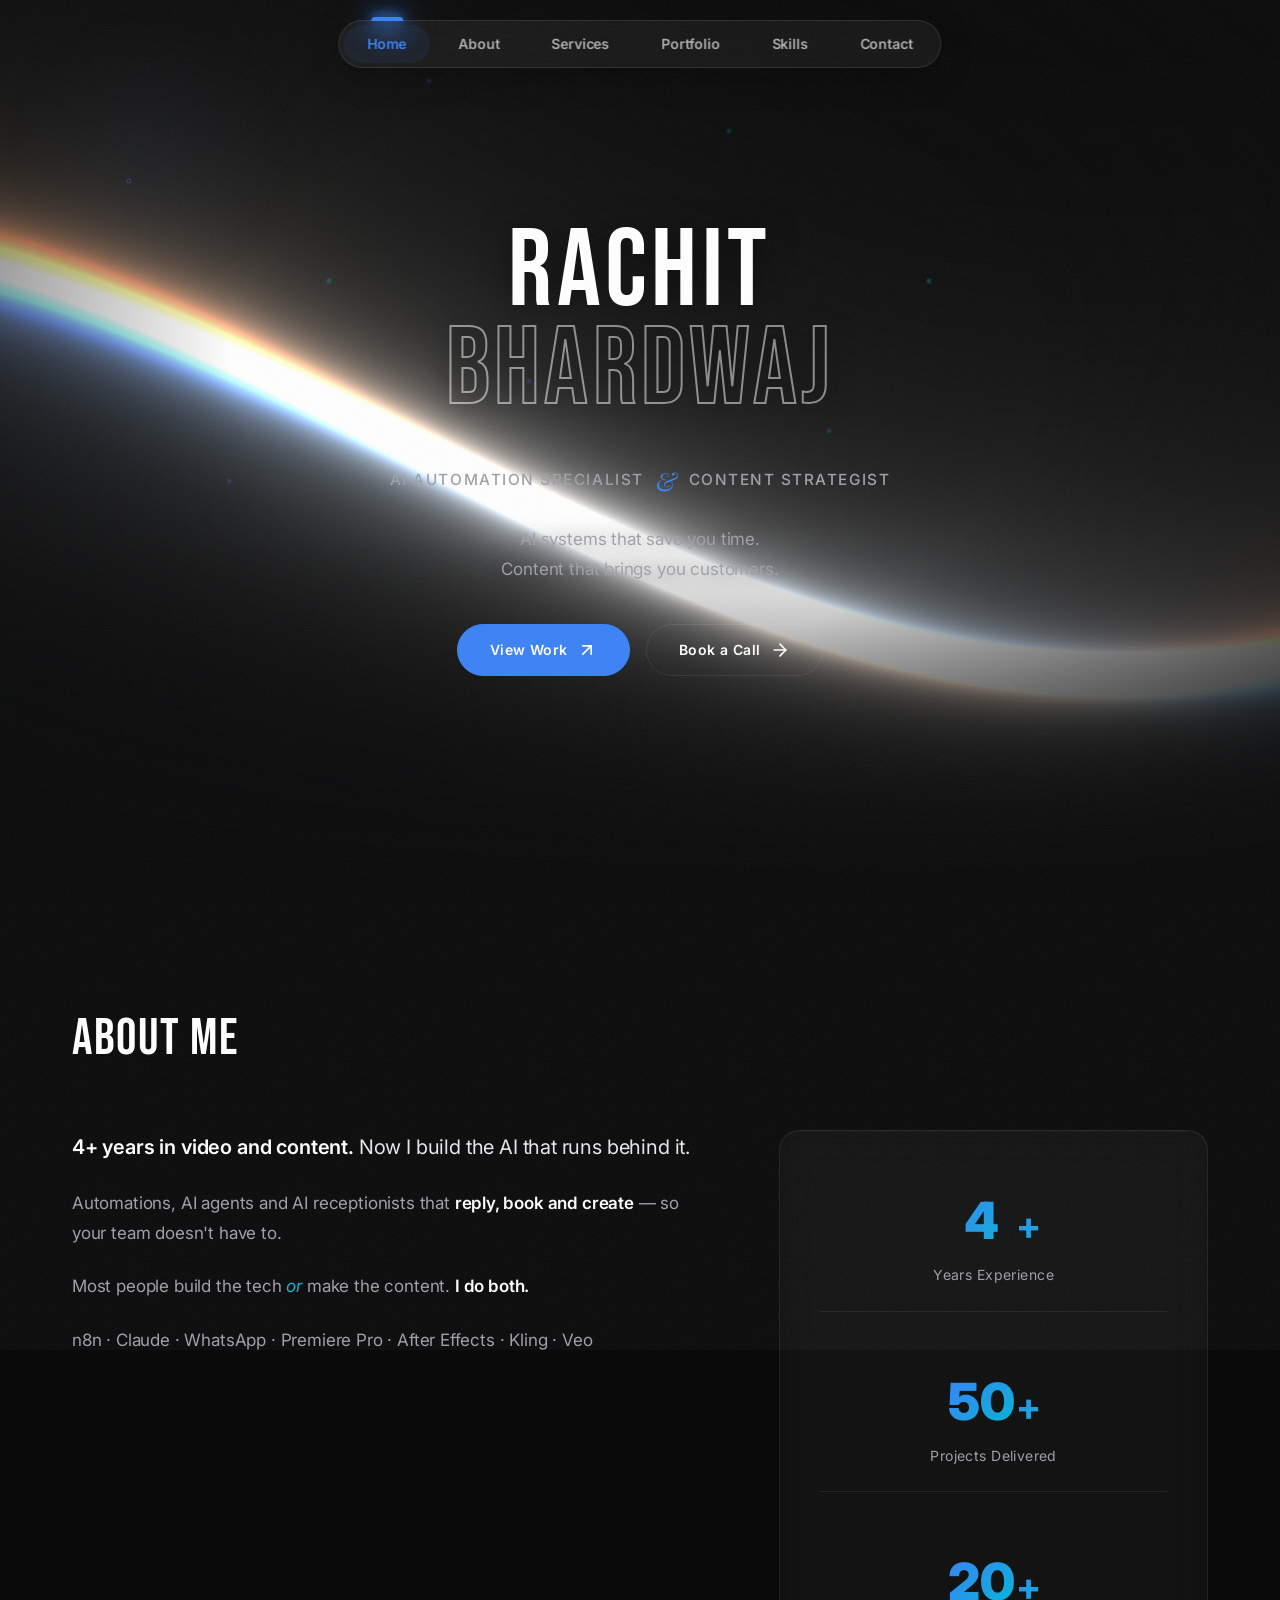
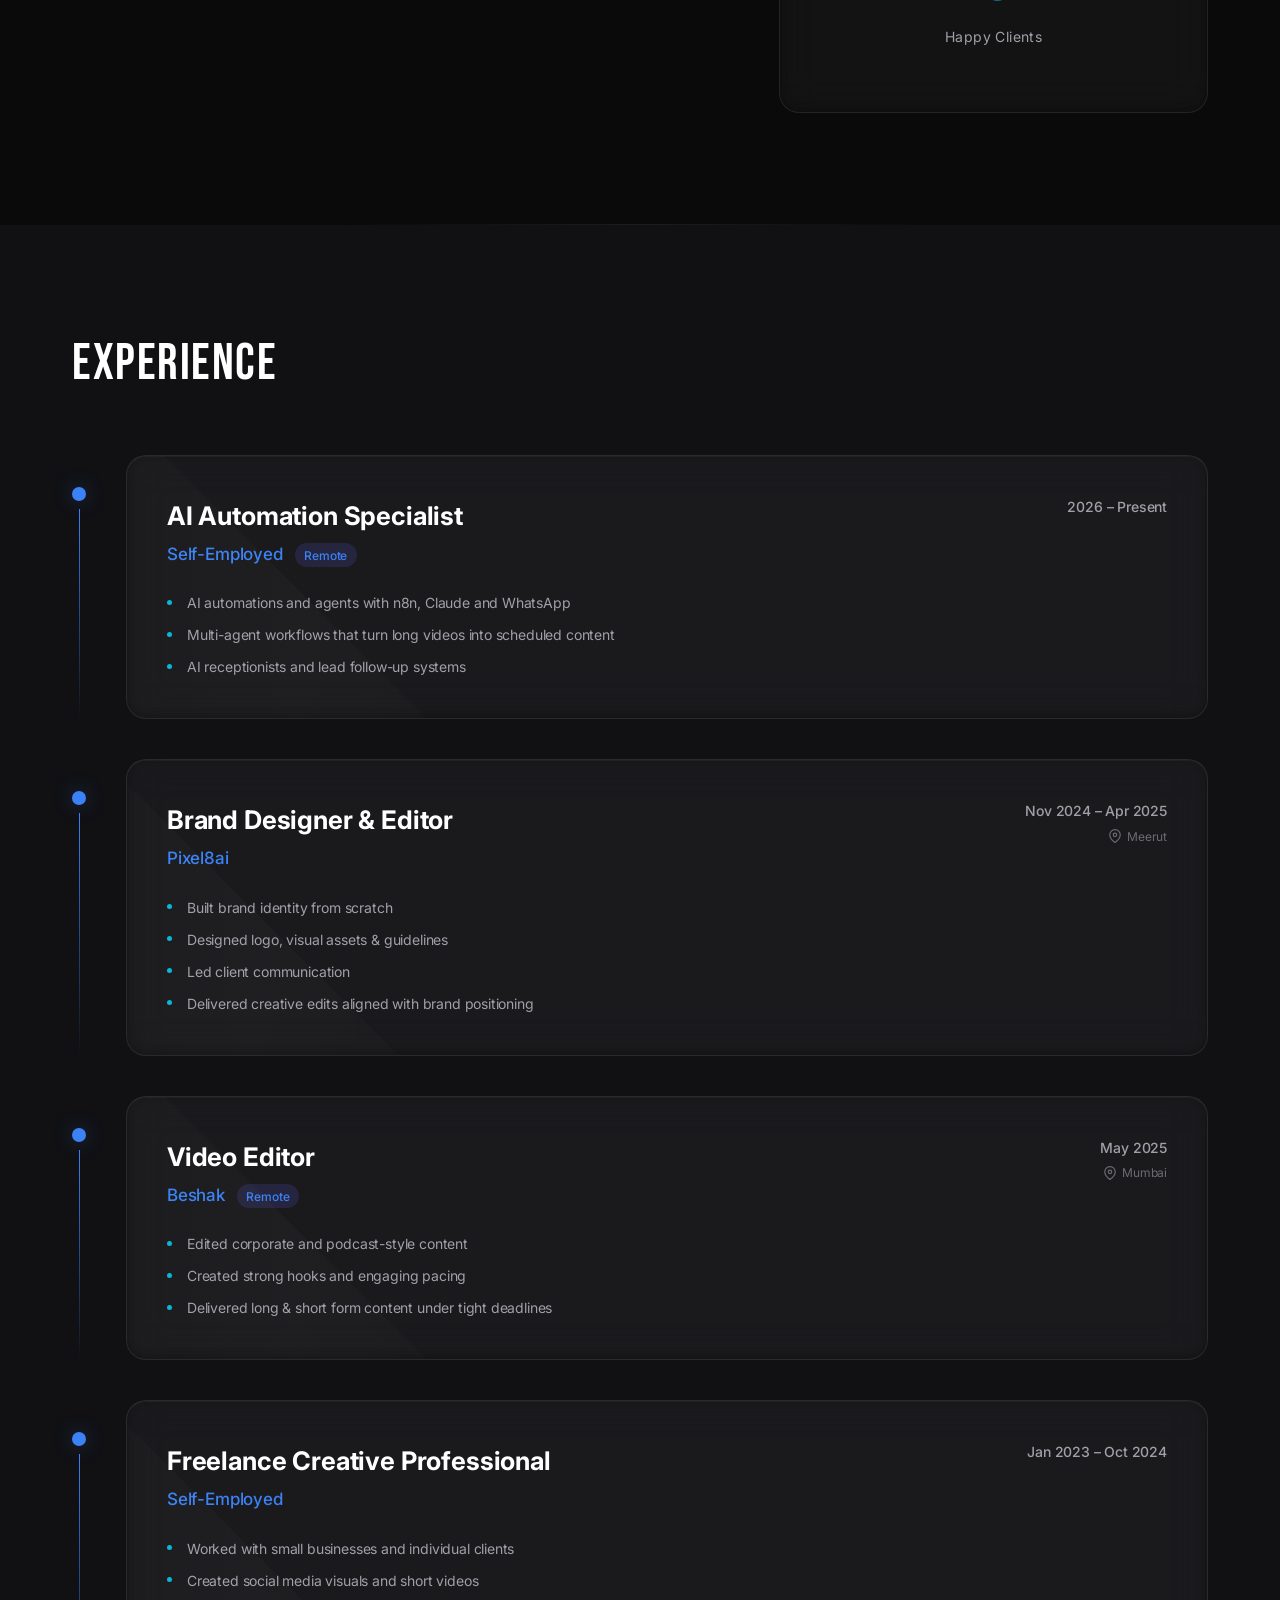
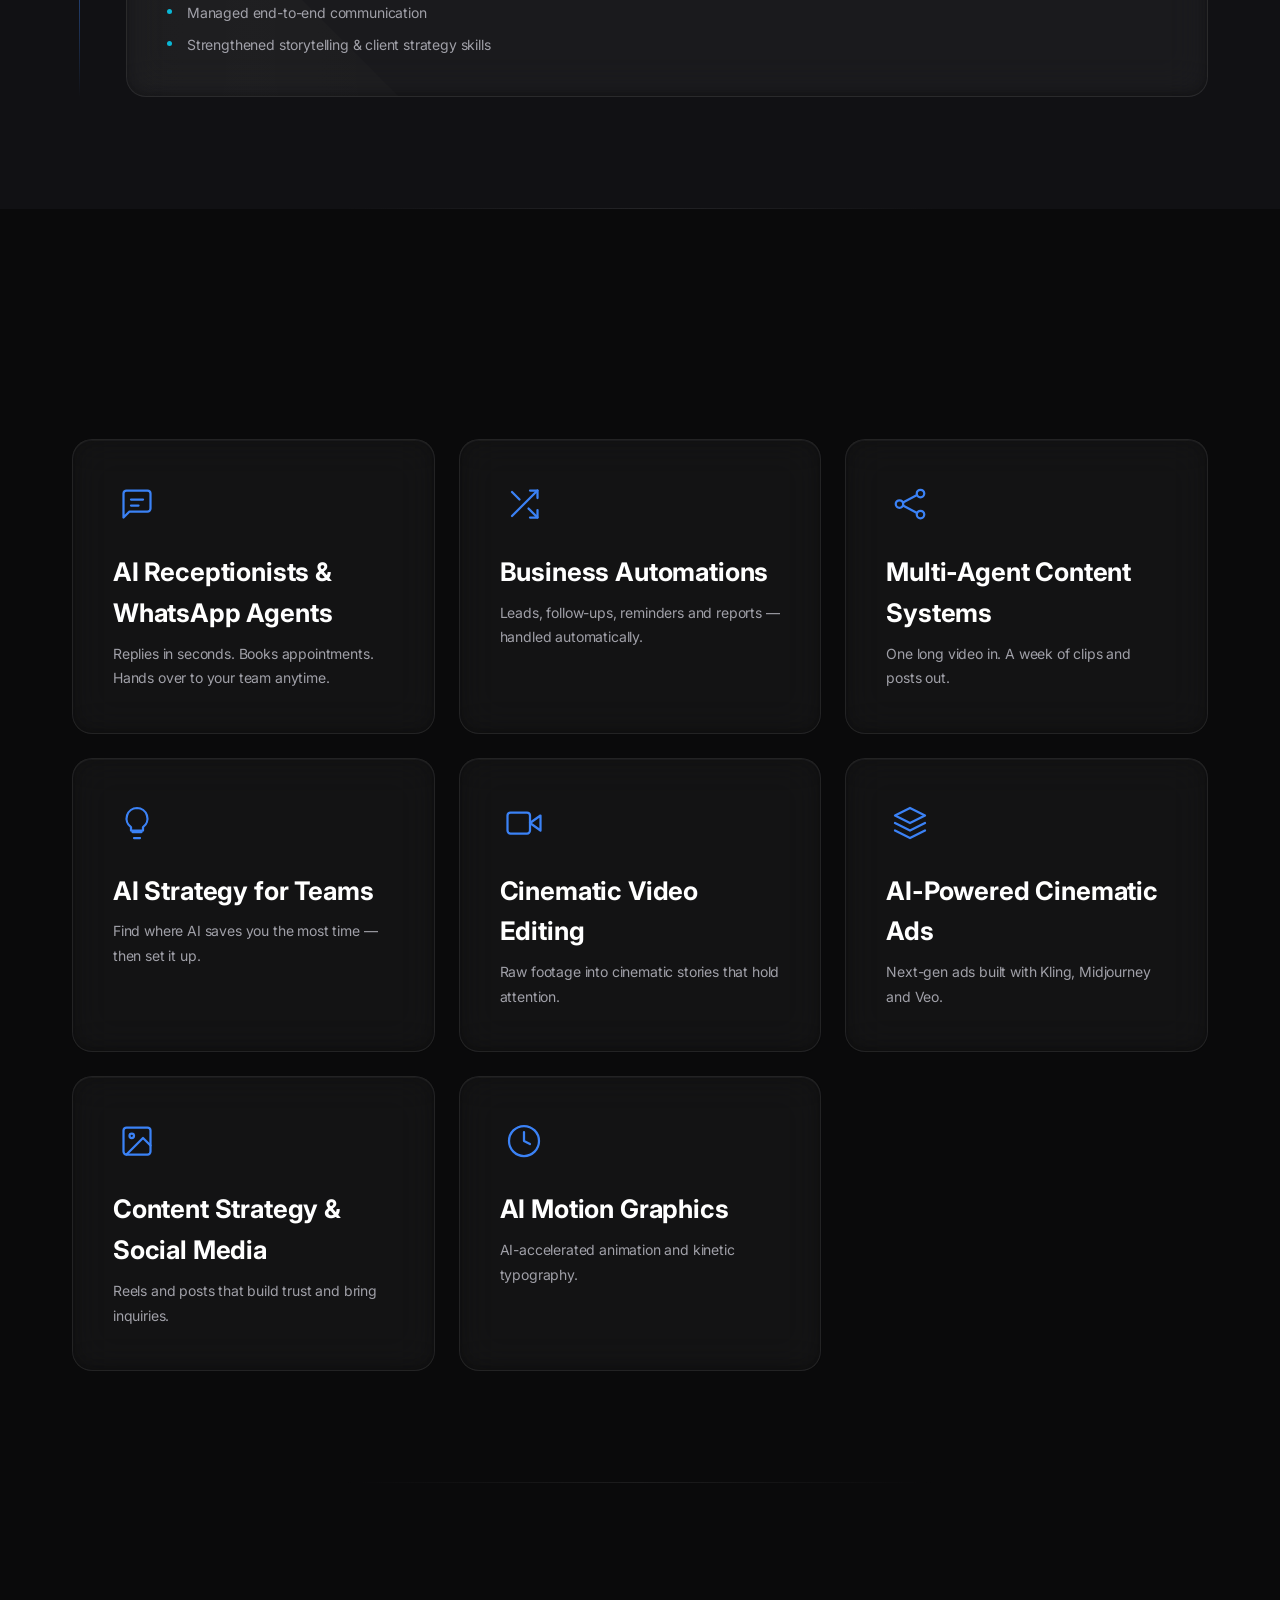
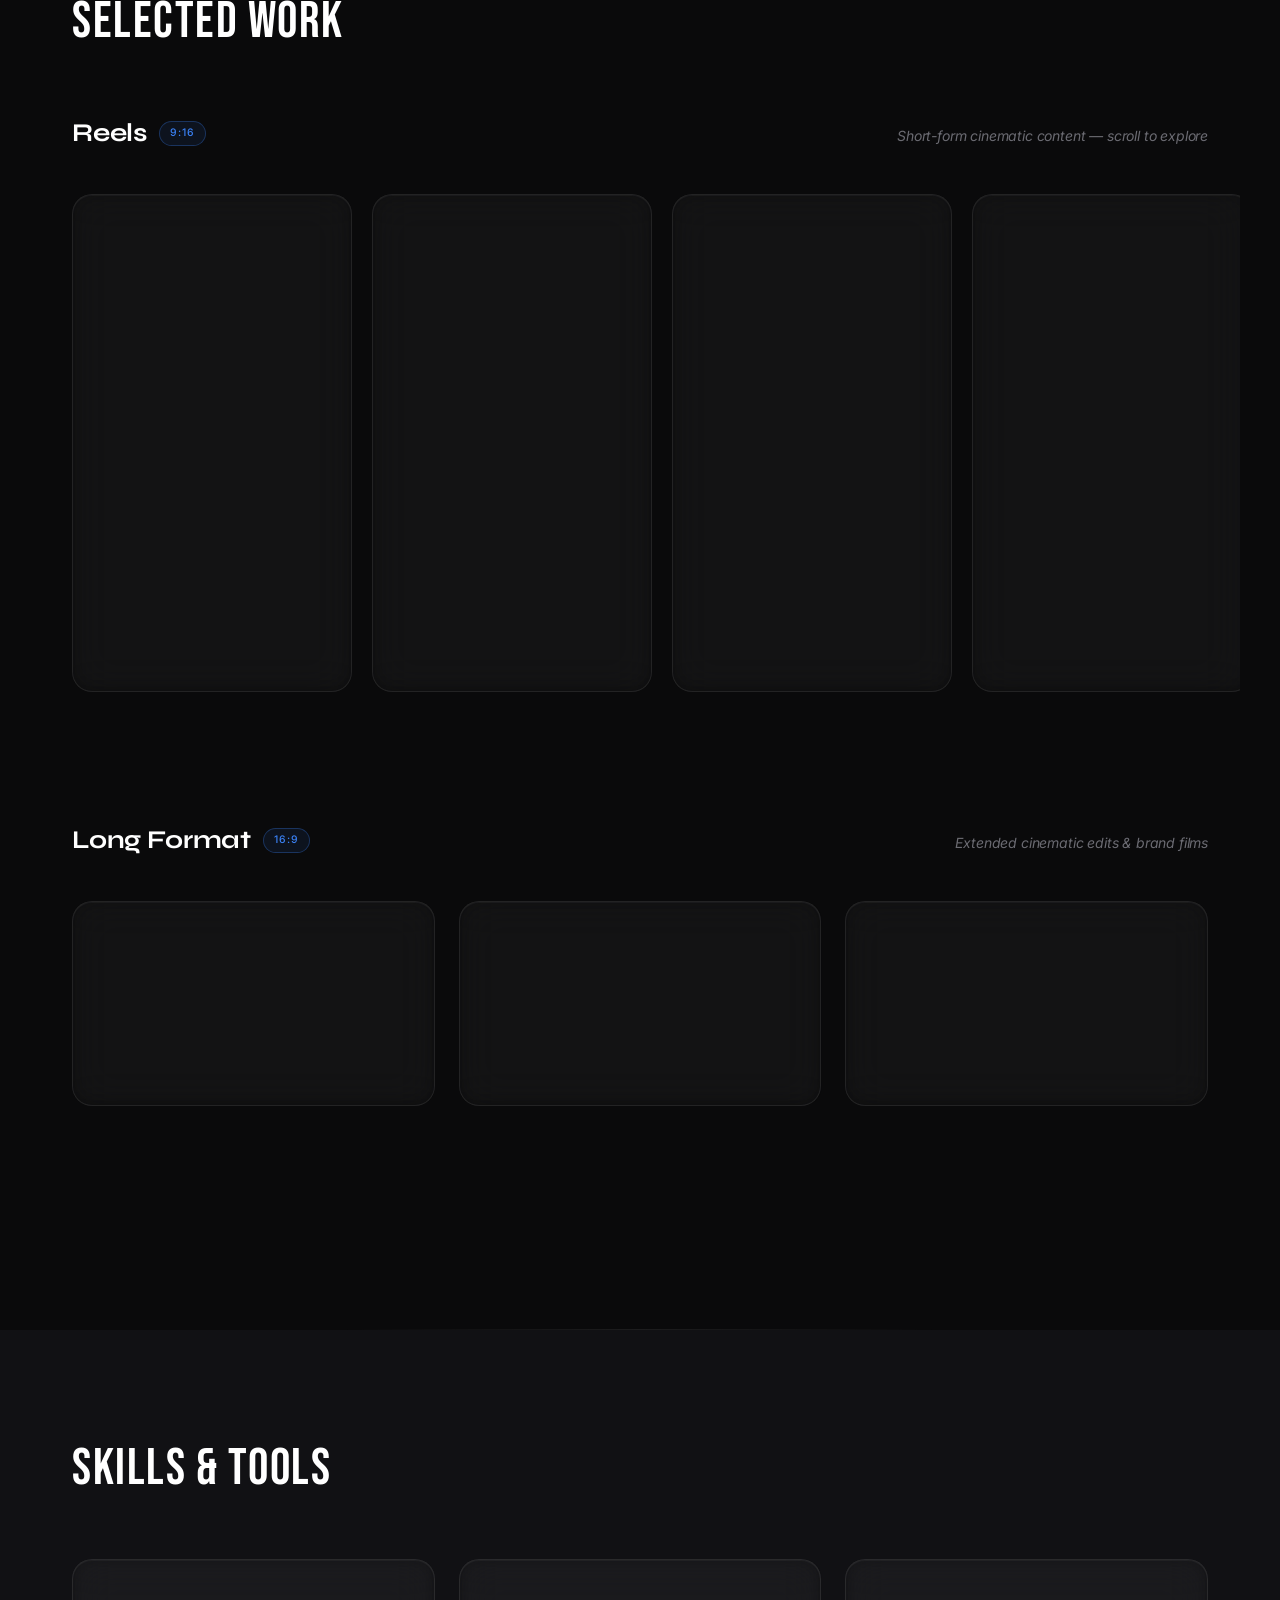
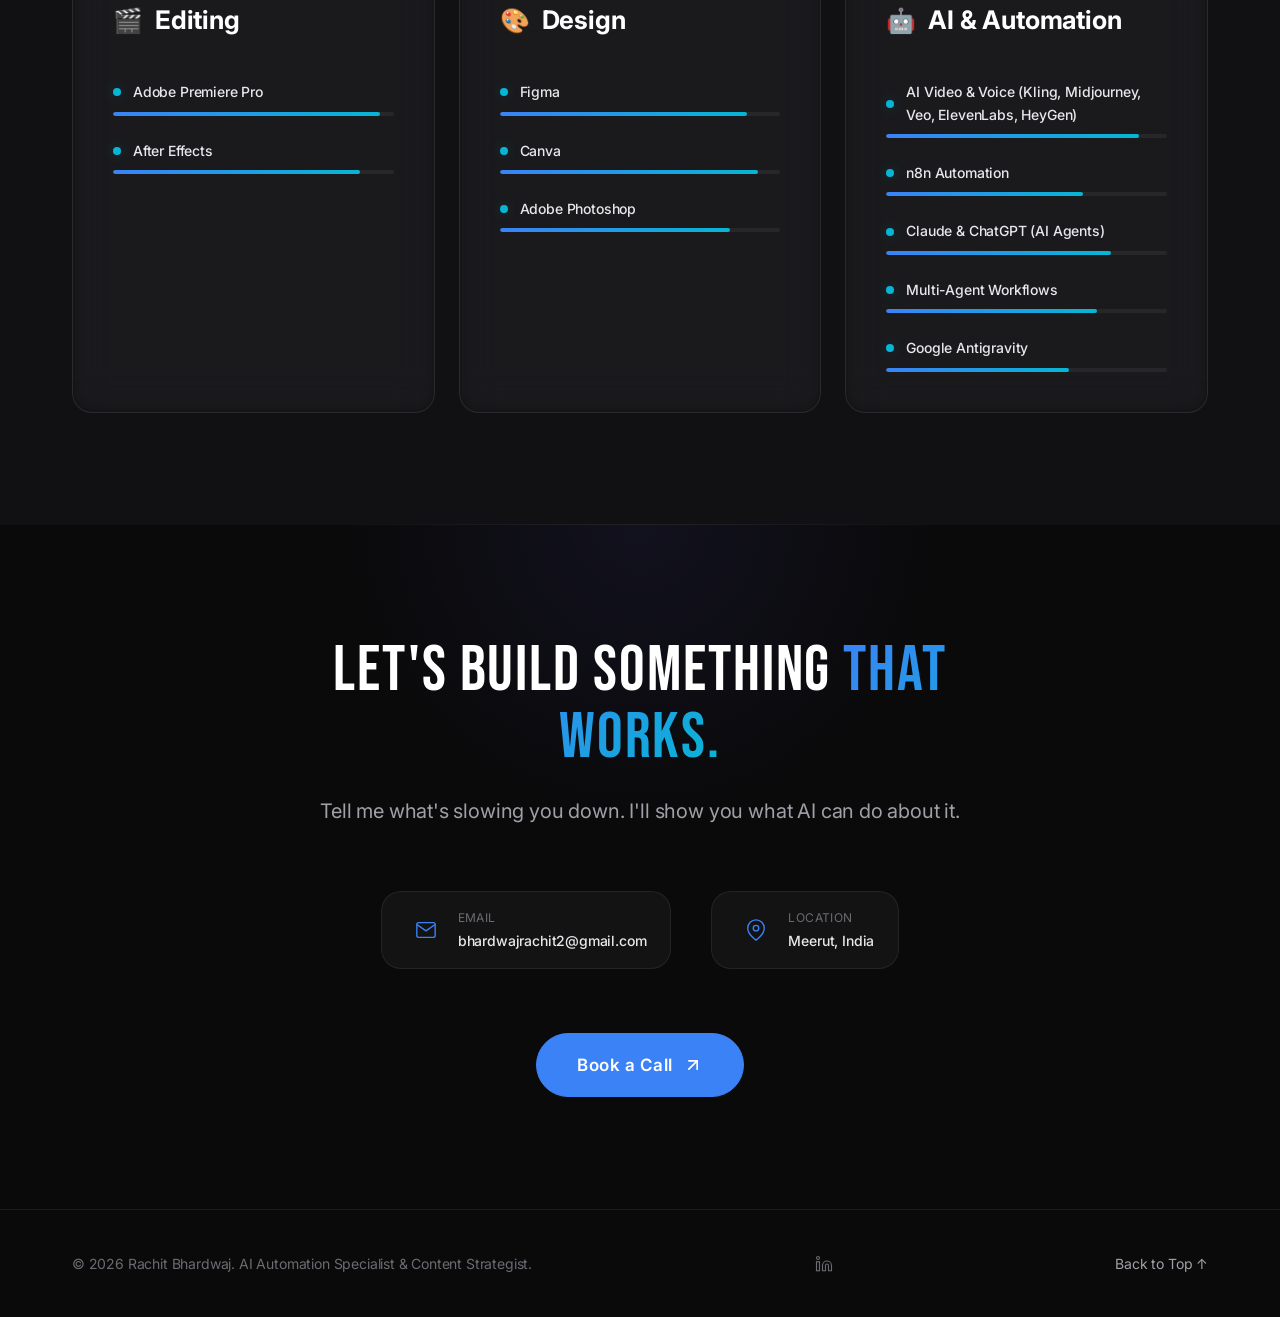
==== commit d2365994: "Reposition site: AI Automation Specialist & Content Strategist, tighter copy, AI services Co-Authore" ====
--- a/index.html
+++ b/index.html
@@ -4,14 +4,14 @@
 <head>
     <meta charset="UTF-8">
     <meta name="viewport" content="width=device-width, initial-scale=1.0">
-    <title>Rachit Bhardwaj — Video Editor • Brand Strategist • Creative Head</title>
+    <title>Rachit Bhardwaj — AI Automation Specialist &amp; Content Strategist</title>
     <meta name="description"
-        content="Crafting cinematic visuals, AI-powered ads, and strategic brand experiences. Portfolio of Rachit Bhardwaj — Video Editor, Brand Strategist, and Creative Head.">
+        content="Rachit Bhardwaj builds AI automations, AI agents and AI receptionists for businesses, backed by 4+ years of video editing and content strategy.">
     <meta name="keywords"
-        content="video editor, brand strategist, creative head, cinematic ads, AI advertising, Rachit Bhardwaj">
-    <meta property="og:title" content="Rachit Bhardwaj — Video Editor • Brand Strategist • Creative Head">
+        content="AI automation specialist, AI agents, AI receptionist, n8n automation, content strategist, video editor, AI ads, Rachit Bhardwaj">
+    <meta property="og:title" content="Rachit Bhardwaj — AI Automation Specialist &amp; Content Strategist">
     <meta property="og:description"
-        content="Crafting cinematic visuals, AI-powered ads, and strategic brand experiences.">
+        content="AI systems that save you time. Content that brings you customers.">
     <meta property="og:type" content="website">
     <link rel="preconnect" href="https://fonts.googleapis.com">
     <link rel="preconnect" href="https://fonts.gstatic.com" crossorigin>
@@ -110,13 +110,12 @@
                 <span class="title-last">Bhardwaj</span>
             </h1>
             <div class="hero-role-line reveal">
-                <span class="role-text">Video Editor</span>
+                <span class="role-text">AI Automation Specialist</span>
                 <span class="role-serif">&</span>
-                <span class="role-text">Brand Strategist</span>
+                <span class="role-text">Content Strategist</span>
             </div>
             <p class="hero-description reveal">
-                Crafting cinematic visuals, AI-powered ads &amp; strategic brand experiences
-                that don't just look good — they perform.
+                AI systems that save you time.<br>Content that brings you customers.
             </p>
             <div class="hero-ctas reveal">
                 <a href="#services" class="btn btn-primary btn-shimmer">
@@ -128,7 +127,7 @@
                     </svg>
                 </a>
                 <a href="#contact" class="btn btn-secondary">
-                    <span>Let's Collaborate</span>
+                    <span>Book a Call</span>
                     <svg width="20" height="20" viewBox="0 0 24 24" fill="none" stroke="currentColor" stroke-width="2"
                         stroke-linecap="round" stroke-linejoin="round">
                         <path d="M5 12h14" />
@@ -148,20 +147,16 @@
             <div class="about-grid">
                 <div class="about-content reveal">
                     <p class="about-lead">
-                        I'm a creative professional with <strong>4+ years of experience</strong> in video editing and
-                        visual storytelling.
+                        <strong>4+ years in video and content.</strong> Now I build the AI that runs behind it.
                     </p>
                     <p>
-                        I naturally bridge <em>logic with creativity</em> — combining analytical thinking with strong
-                        design intuition.
+                        Automations, AI agents and AI receptionists that <strong>reply, book and create</strong> — so your team doesn't have to.
                     </p>
                     <p>
-                        Over time, I evolved beyond editing into <strong>brand strategy and creative direction</strong>
-                        — helping brands build identity, positioning, and cinematic AI-powered advertisements.
+                        Most people build the tech <em>or</em> make the content. <strong>I do both.</strong>
                     </p>
                     <p>
-                        I actively experiment with AI tools like <strong>Midjourney, Kling AI, and Veo</strong> to build
-                        next-generation cinematic ads.
+                        n8n · Claude · WhatsApp · Premiere Pro · After Effects · Kling · Veo
                     </p>
                 </div>
                 <div class="about-visual reveal">
@@ -194,6 +189,30 @@
                 <h2 class="section-title display-font">Experience</h2>
             </div>
             <div class="timeline">
+                <!-- AI Automation -->
+                <div class="timeline-item reveal">
+                    <div class="timeline-marker">
+                        <div class="marker-dot"></div>
+                        <div class="marker-line"></div>
+                    </div>
+                    <div class="timeline-content glass-card">
+                        <div class="timeline-header">
+                            <div>
+                                <h3 class="timeline-role">AI Automation Specialist</h3>
+                                <p class="timeline-company">Self-Employed <span class="remote-badge">Remote</span></p>
+                            </div>
+                            <div class="timeline-meta">
+                                <span class="timeline-date">2026 – Present</span>
+                            </div>
+                        </div>
+                        <ul class="timeline-list">
+                            <li>AI automations and agents with n8n, Claude and WhatsApp</li>
+                            <li>Multi-agent workflows that turn long videos into scheduled content</li>
+                            <li>AI receptionists and lead follow-up systems</li>
+                        </ul>
+                    </div>
+                </div>
+
                 <!-- Pixel8ai -->
                 <div class="timeline-item reveal">
                     <div class="timeline-marker">
@@ -297,6 +316,42 @@
             <div class="services-grid">
                 <div class="service-card glass-card reveal">
                     <div class="service-icon">
+                        <svg viewBox="0 0 24 24" fill="none" stroke="currentColor" stroke-width="1.5" stroke-linecap="round" stroke-linejoin="round"><path d="M21 15a2 2 0 0 1-2 2H7l-4 4V5a2 2 0 0 1 2-2h14a2 2 0 0 1 2 2z"/><line x1="8" y1="9" x2="16" y2="9"/><line x1="8" y1="13" x2="13" y2="13"/></svg>
+                    </div>
+                    <h3 class="service-title">AI Receptionists &amp; WhatsApp Agents</h3>
+                    <p class="service-desc">Replies in seconds. Books appointments. Hands over to your team anytime.</p>
+                    <div class="service-line"></div>
+                </div>
+
+                <div class="service-card glass-card reveal">
+                    <div class="service-icon">
+                        <svg viewBox="0 0 24 24" fill="none" stroke="currentColor" stroke-width="1.5" stroke-linecap="round" stroke-linejoin="round"><polyline points="16 3 21 3 21 8"/><line x1="4" y1="20" x2="21" y2="3"/><polyline points="21 16 21 21 16 21"/><line x1="15" y1="15" x2="21" y2="21"/><line x1="4" y1="4" x2="9" y2="9"/></svg>
+                    </div>
+                    <h3 class="service-title">Business Automations</h3>
+                    <p class="service-desc">Leads, follow-ups, reminders and reports — handled automatically.</p>
+                    <div class="service-line"></div>
+                </div>
+
+                <div class="service-card glass-card reveal">
+                    <div class="service-icon">
+                        <svg viewBox="0 0 24 24" fill="none" stroke="currentColor" stroke-width="1.5" stroke-linecap="round" stroke-linejoin="round"><circle cx="5" cy="12" r="2.5"/><circle cx="19" cy="5" r="2.5"/><circle cx="19" cy="19" r="2.5"/><line x1="7.3" y1="11" x2="16.7" y2="6"/><line x1="7.3" y1="13" x2="16.7" y2="18"/></svg>
+                    </div>
+                    <h3 class="service-title">Multi-Agent Content Systems</h3>
+                    <p class="service-desc">One long video in. A week of clips and posts out.</p>
+                    <div class="service-line"></div>
+                </div>
+
+                <div class="service-card glass-card reveal">
+                    <div class="service-icon">
+                        <svg viewBox="0 0 24 24" fill="none" stroke="currentColor" stroke-width="1.5" stroke-linecap="round" stroke-linejoin="round"><path d="M9 18h6"/><path d="M10 22h4"/><path d="M12 2a7 7 0 0 0-4 12.7V17h8v-2.3A7 7 0 0 0 12 2z"/></svg>
+                    </div>
+                    <h3 class="service-title">AI Strategy for Teams</h3>
+                    <p class="service-desc">Find where AI saves you the most time — then set it up.</p>
+                    <div class="service-line"></div>
+                </div>
+
+                <div class="service-card glass-card reveal">
+                    <div class="service-icon">
                         <svg viewBox="0 0 24 24" fill="none" stroke="currentColor" stroke-width="1.5"
                             stroke-linecap="round" stroke-linejoin="round">
                             <polygon points="23 7 16 12 23 17 23 7" />
@@ -304,8 +359,7 @@
                         </svg>
                     </div>
                     <h3 class="service-title">Cinematic Video Editing</h3>
-                    <p class="service-desc">Transforming raw footage into compelling cinematic stories with professional
-                        color grading, sound design, and visual effects.</p>
+                    <p class="service-desc">Raw footage into cinematic stories that hold attention.</p>
                     <div class="service-line"></div>
                 </div>
 
@@ -319,38 +373,7 @@
                         </svg>
                     </div>
                     <h3 class="service-title">AI-Powered Cinematic Ads</h3>
-                    <p class="service-desc">Leveraging Kling AI, Midjourney & generative workflows to create
-                        next-generation cinematic advertisements at scale.</p>
-                    <div class="service-line"></div>
-                </div>
-
-                <div class="service-card glass-card reveal">
-                    <div class="service-icon">
-                        <svg viewBox="0 0 24 24" fill="none" stroke="currentColor" stroke-width="1.5"
-                            stroke-linecap="round" stroke-linejoin="round">
-                            <path d="M2 3h6a4 4 0 0 1 4 4v14a3 3 0 0 0-3-3H2z" />
-                            <path d="M22 3h-6a4 4 0 0 0-4 4v14a3 3 0 0 1 3-3h7z" />
-                        </svg>
-                    </div>
-                    <h3 class="service-title">Brand Strategy & Positioning</h3>
-                    <p class="service-desc">Defining your brand voice, crafting resonant stories, and aligning visual
-                        identity with strategic business goals.</p>
-                    <div class="service-line"></div>
-                </div>
-
-                <div class="service-card glass-card reveal">
-                    <div class="service-icon">
-                        <svg viewBox="0 0 24 24" fill="none" stroke="currentColor" stroke-width="1.5"
-                            stroke-linecap="round" stroke-linejoin="round">
-                            <circle cx="12" cy="12" r="10" />
-                            <line x1="2" y1="12" x2="22" y2="12" />
-                            <path
-                                d="M12 2a15.3 15.3 0 0 1 4 10 15.3 15.3 0 0 1-4 10 15.3 15.3 0 0 1-4-10 15.3 15.3 0 0 1 4-10z" />
-                        </svg>
-                    </div>
-                    <h3 class="service-title">Creative Direction</h3>
-                    <p class="service-desc">Leading visual narratives from concept to execution — ensuring every frame
-                        serves the bigger brand story.</p>
+                    <p class="service-desc">Next-gen ads built with Kling, Midjourney and Veo.</p>
                     <div class="service-line"></div>
                 </div>
 
@@ -363,9 +386,8 @@
                             <polyline points="21 15 16 10 5 21" />
                         </svg>
                     </div>
-                    <h3 class="service-title">Social Media Visual Design</h3>
-                    <p class="service-desc">Creating scroll-stopping social media content with engaging visuals, reels,
-                        stories, and branded templates.</p>
+                    <h3 class="service-title">Content Strategy &amp; Social Media</h3>
+                    <p class="service-desc">Reels and posts that build trust and bring inquiries.</p>
                     <div class="service-line"></div>
                 </div>
 
@@ -378,8 +400,7 @@
                         </svg>
                     </div>
                     <h3 class="service-title">AI Motion Graphics</h3>
-                    <p class="service-desc">Bringing designs to life with AI-accelerated animations, kinetic typography,
-                        and rapid output motion graphics pipelines.</p>
+                    <p class="service-desc">AI-accelerated animation and kinetic typography.</p>
                     <div class="service-line"></div>
                 </div>
             </div>
@@ -548,7 +569,7 @@
                         <div class="skill-item">
                             <div class="skill-icon-wrapper">
                                 <span class="skill-glow"></span>
-                                <span class="skill-name">AI Tools (Kling, Midjourney, Veo, ElevenLabs, Heygen)</span>
+                                <span class="skill-name">AI Video &amp; Voice (Kling, Midjourney, Veo, ElevenLabs, HeyGen)</span>
                             </div>
                             <div class="skill-bar">
                                 <div class="skill-fill" data-width="90"></div>
@@ -557,10 +578,28 @@
                         <div class="skill-item">
                             <div class="skill-icon-wrapper">
                                 <span class="skill-glow"></span>
-                                <span class="skill-name">N8N Automation</span>
+                                <span class="skill-name">n8n Automation</span>
                             </div>
                             <div class="skill-bar">
                                 <div class="skill-fill" data-width="70"></div>
+                            </div>
+                        </div>
+                        <div class="skill-item">
+                            <div class="skill-icon-wrapper">
+                                <span class="skill-glow"></span>
+                                <span class="skill-name">Claude &amp; ChatGPT (AI Agents)</span>
+                            </div>
+                            <div class="skill-bar">
+                                <div class="skill-fill" data-width="80"></div>
+                            </div>
+                        </div>
+                        <div class="skill-item">
+                            <div class="skill-icon-wrapper">
+                                <span class="skill-glow"></span>
+                                <span class="skill-name">Multi-Agent Workflows</span>
+                            </div>
+                            <div class="skill-bar">
+                                <div class="skill-fill" data-width="75"></div>
                             </div>
                         </div>
                         <div class="skill-item">
@@ -587,10 +626,10 @@
         <div class="container">
             <div class="contact-content">
                 <h2 class="contact-heading display-font reveal">
-                    Let's Build Something <span class="text-gradient">Cinematic.</span>
+                    Let's Build Something <span class="text-gradient">That Works.</span>
                 </h2>
                 <p class="contact-sub reveal">
-                    Have a project in mind? Let's create something extraordinary together.
+                    Tell me what's slowing you down. I'll show you what AI can do about it.
                 </p>
                 <div class="contact-details reveal">
                     <a href="mailto:bhardwajrachit2@gmail.com" class="contact-item">
@@ -622,7 +661,7 @@
                 <div class="contact-ctas reveal">
                     <a href="https://cal.com/amayaa/quick-meet-with-rachit?overlayCalendar=true" target="_blank"
                         rel="noopener" class="btn btn-primary btn-large">
-                        <span>Start a Project</span>
+                        <span>Book a Call</span>
                         <svg width="20" height="20" viewBox="0 0 24 24" fill="none" stroke="currentColor"
                             stroke-width="2" stroke-linecap="round" stroke-linejoin="round">
                             <line x1="7" y1="17" x2="17" y2="7" />
@@ -637,7 +676,7 @@
     <!-- Footer -->
     <footer class="footer">
         <div class="container footer-container">
-            <p class="footer-copy">© 2026 Rachit Bhardwaj. Crafted with passion.</p>
+            <p class="footer-copy">© 2026 Rachit Bhardwaj. AI Automation Specialist &amp; Content Strategist.</p>
             <div class="footer-social">
                 <a href="https://linkedin.com" target="_blank" rel="noopener" aria-label="LinkedIn"
                     class="footer-social-link">
--- a/css/styles.css
+++ b/css/styles.css
@@ -1712,7 +1712,7 @@
 
     /* Hero */
     .hero-title {
-        font-size: clamp(2.8rem, 12vw, 5rem);
+        font-size: clamp(3.2rem, 14vw, 5.5rem);
     }
 
     .title-outline {
@@ -1809,6 +1809,10 @@
         border-bottom: none;
     }
 
+    .hero-title {
+        font-size: clamp(2.8rem, 15vw, 4.5rem);
+    }
+
     .hero-ctas {
         flex-direction: column;
     }
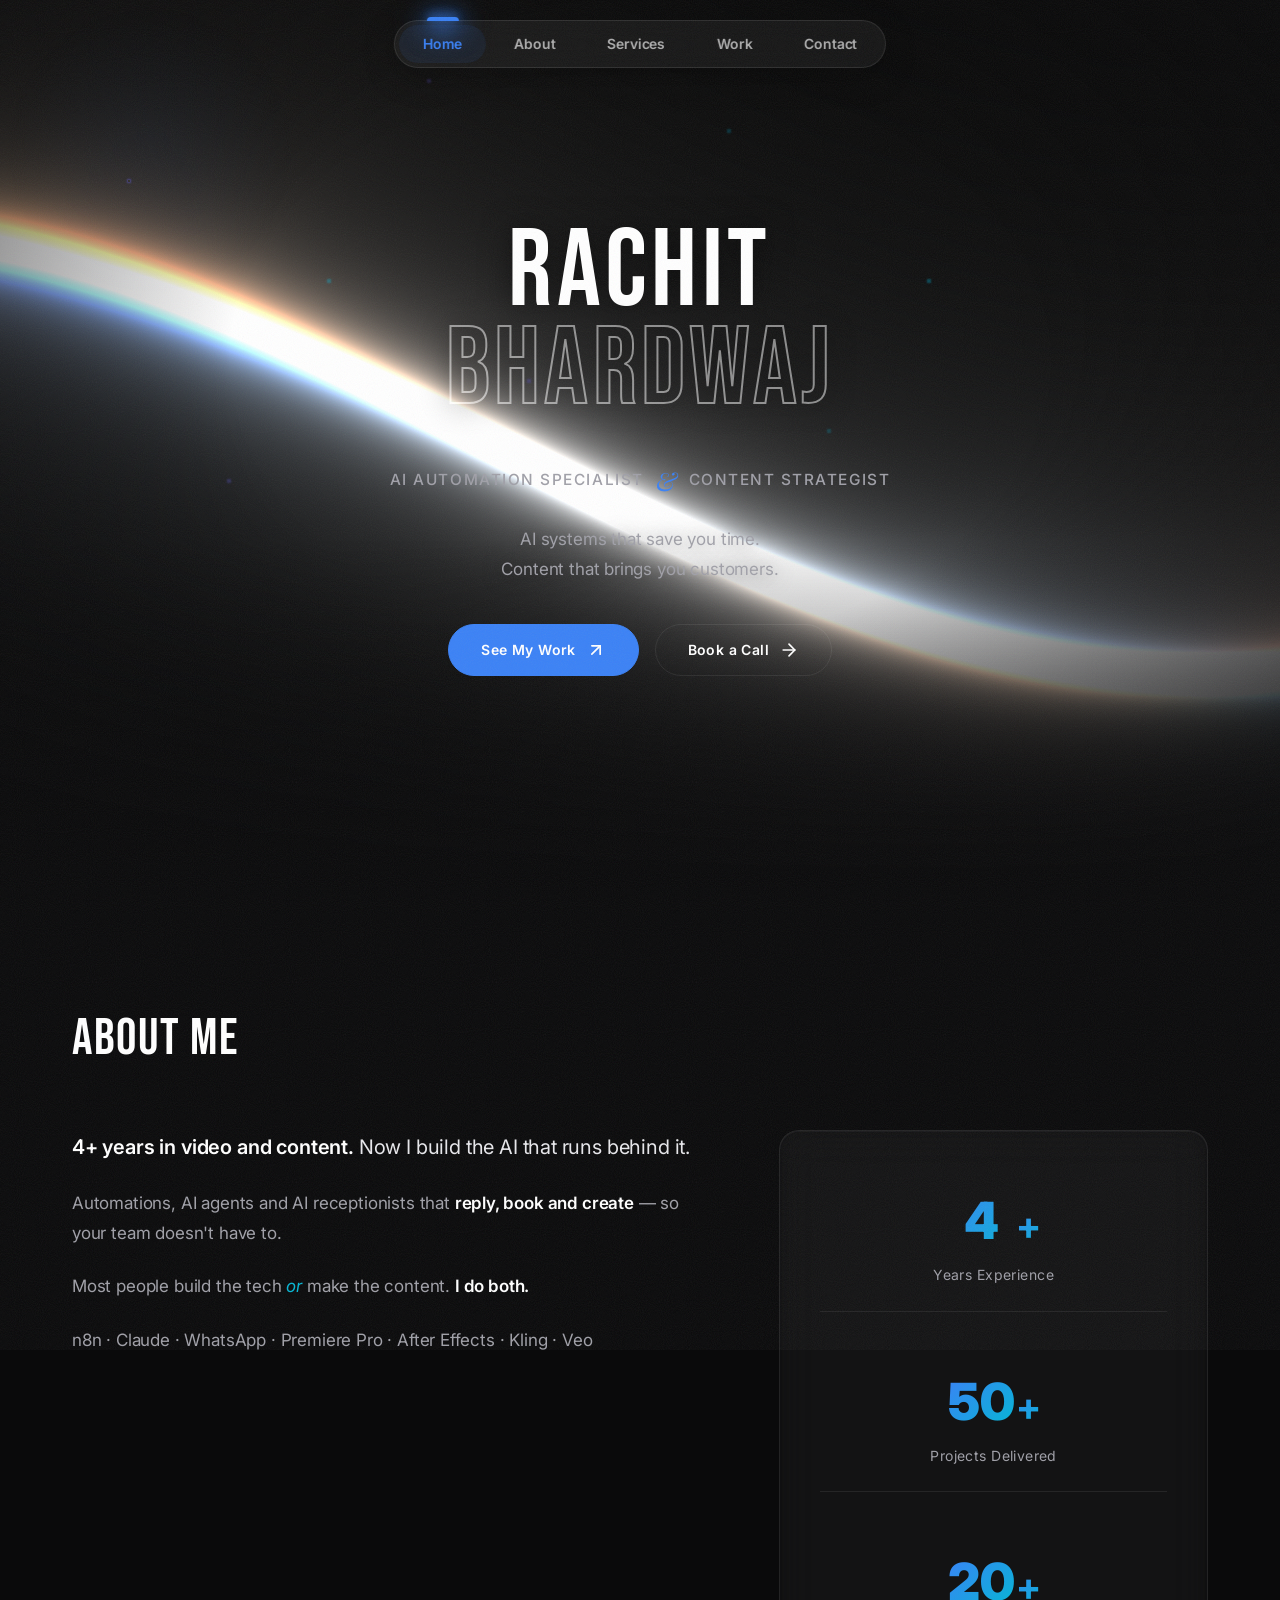
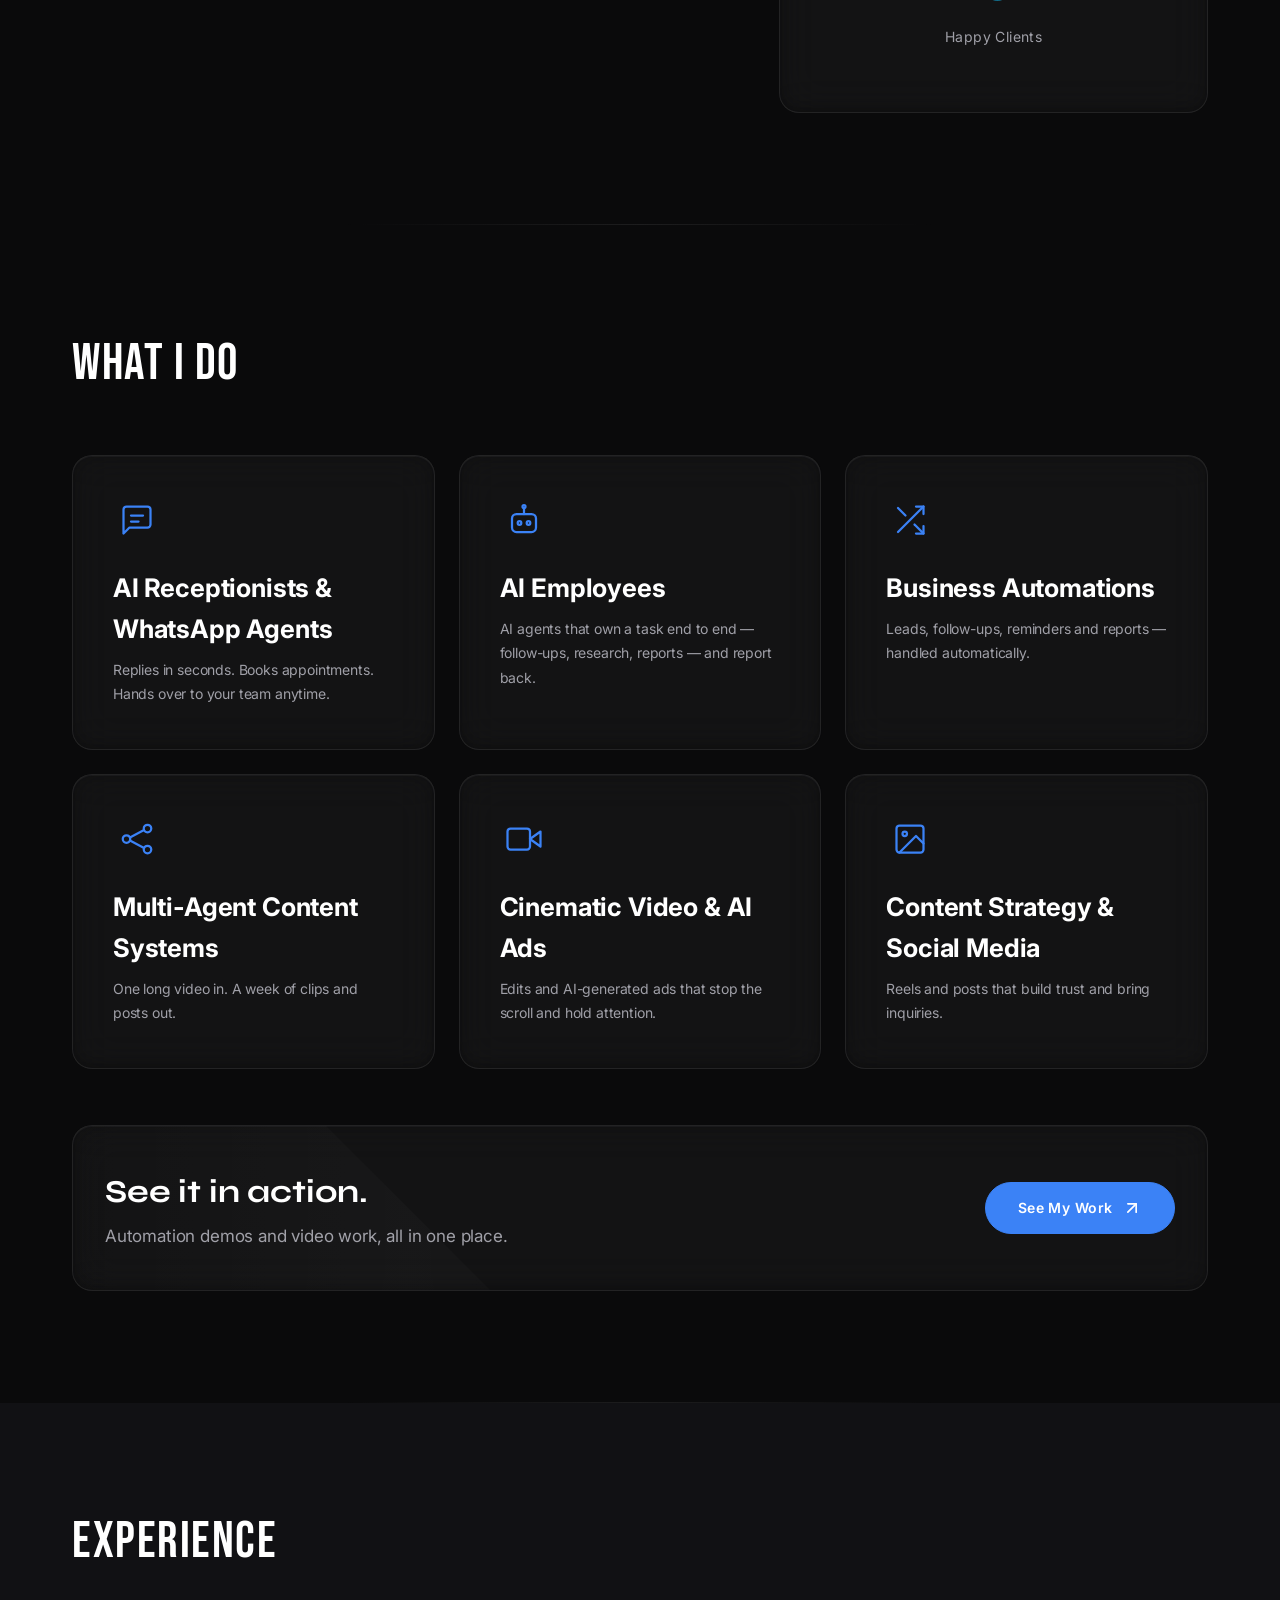
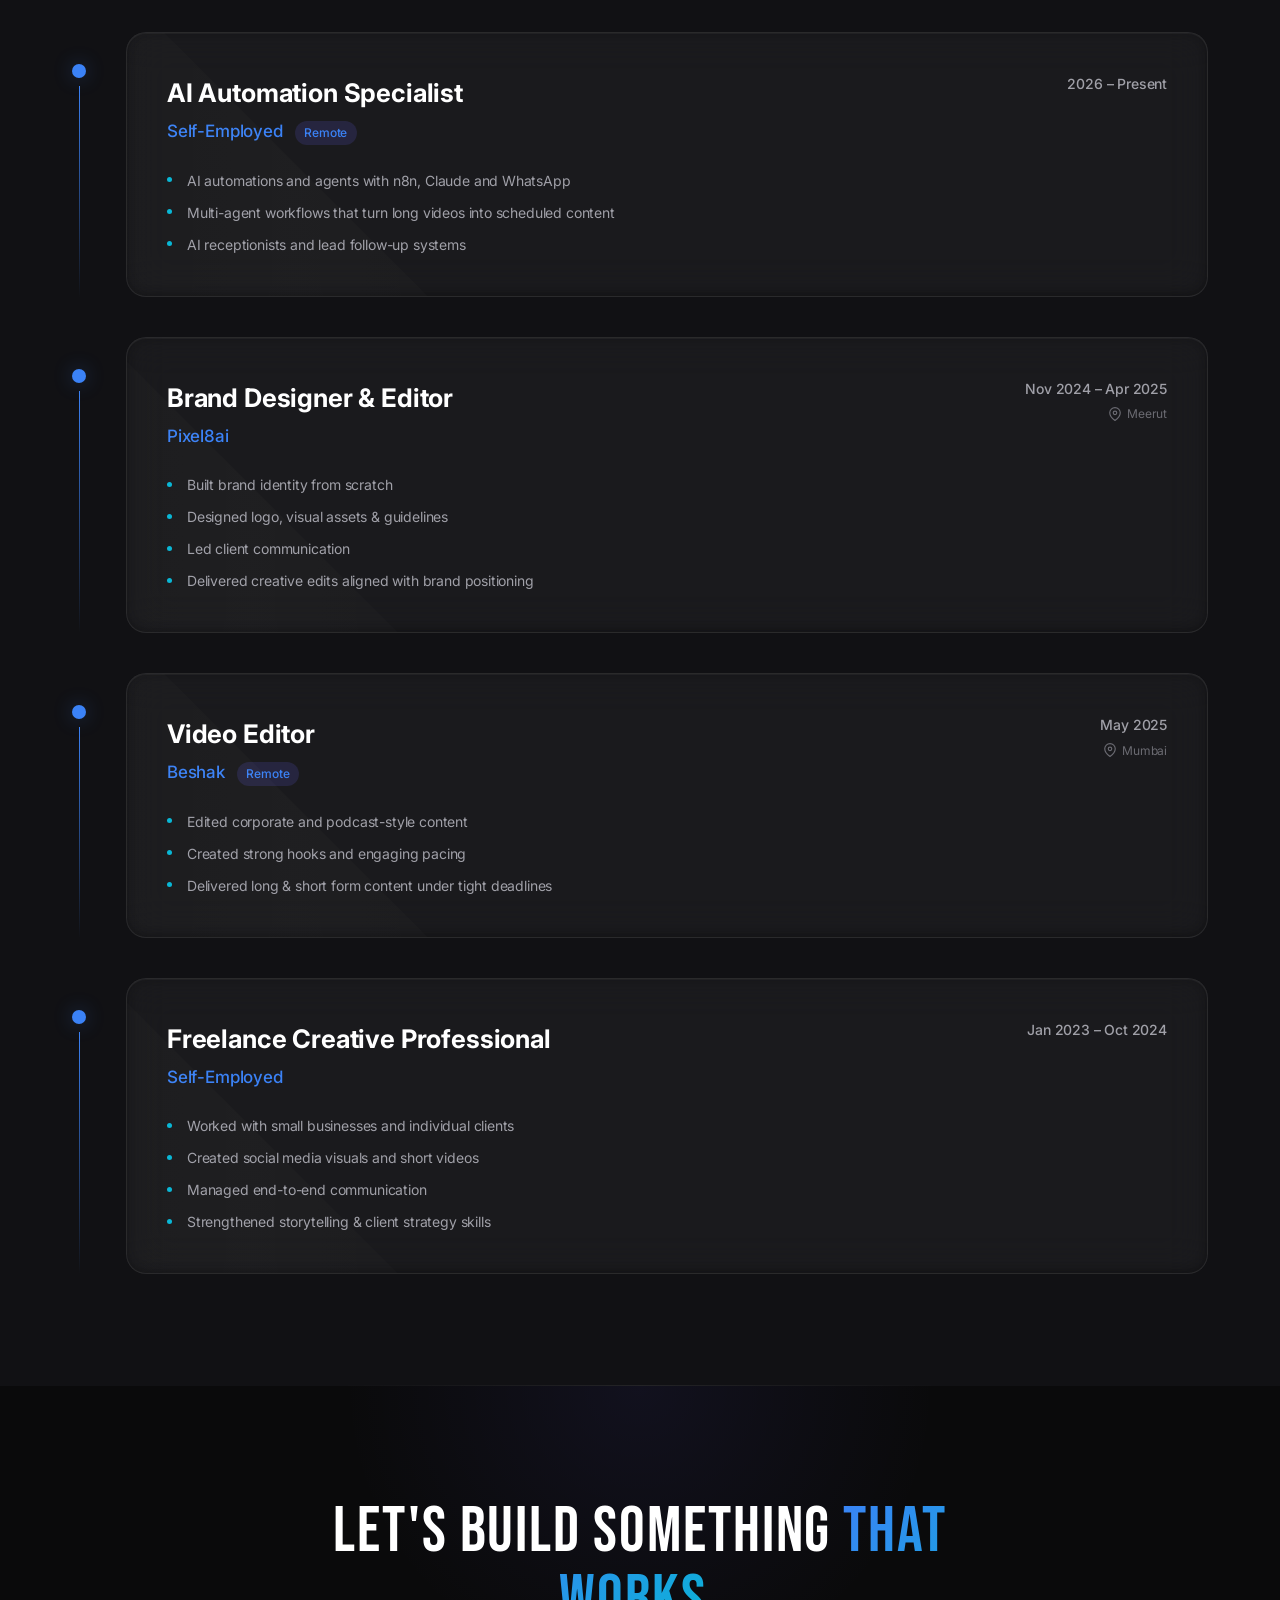
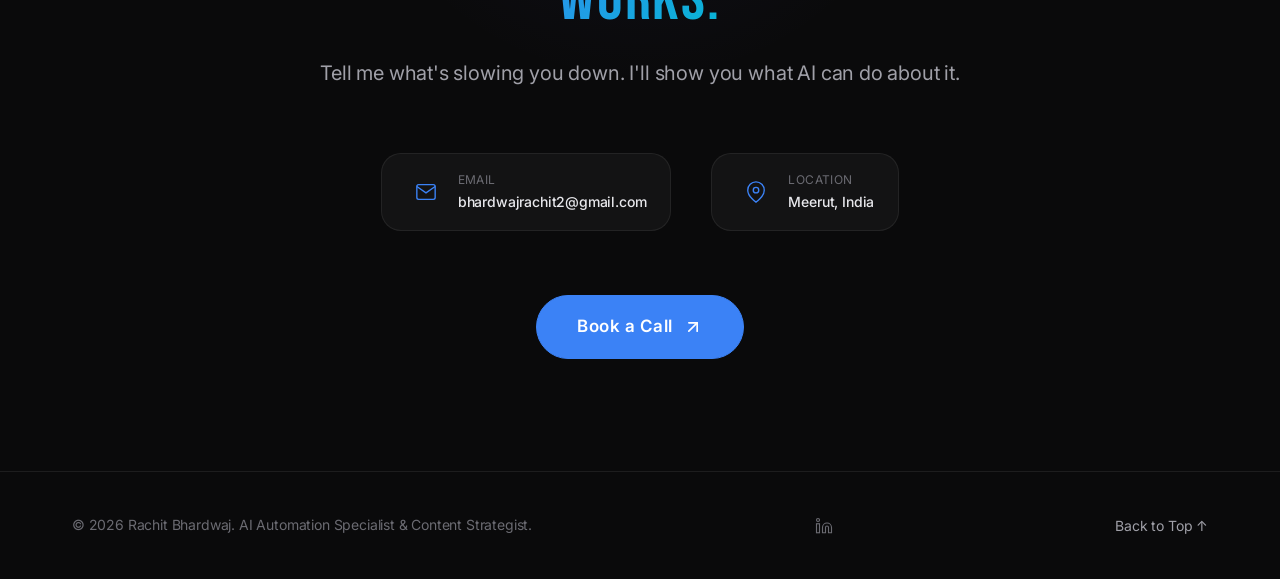
==== commit 076e9916: "Lean homepage + new Work page with automation demos and video work - Homepage: 6 focused services, S" ====
--- a/index.html
+++ b/index.html
@@ -20,6 +20,7 @@
         rel="stylesheet">
     <link rel="stylesheet" href="css/styles.css">
     <link rel="stylesheet" href="css/animations.css">
+    <link rel="stylesheet" href="css/work.css">
 </head>
 
 <body>
@@ -66,23 +67,13 @@
                     </svg>
                 </span>
             </a>
-            <a href="#portfolio" class="tubelight-nav-link" data-section="portfolio">
-                <span class="nav-text">Portfolio</span>
+            <a href="work.html" class="tubelight-nav-link" data-section="work">
+                <span class="nav-text">Work</span>
                 <span class="nav-icon">
                     <svg width="18" height="18" viewBox="0 0 24 24" fill="none" stroke="currentColor" stroke-width="2.5"
                         stroke-linecap="round" stroke-linejoin="round">
                         <rect x="2" y="7" width="20" height="14" rx="2" ry="2" />
                         <path d="M16 21V5a2 2 0 0 0-2-2h-4a2 2 0 0 0-2 2v16" />
-                    </svg>
-                </span>
-            </a>
-            <a href="#skills" class="tubelight-nav-link" data-section="skills">
-                <span class="nav-text">Skills</span>
-                <span class="nav-icon">
-                    <svg width="18" height="18" viewBox="0 0 24 24" fill="none" stroke="currentColor" stroke-width="2.5"
-                        stroke-linecap="round" stroke-linejoin="round">
-                        <path
-                            d="M14.7 6.3a1 1 0 0 0 0 1.4l1.6 1.6a1 1 0 0 0 1.4 0l3.77-3.77a6 6 0 0 1-7.94 7.94l-6.91 6.91a2.12 2.12 0 0 1-3-3l6.91-6.91a6 6 0 0 1 7.94-7.94l-3.76 3.76z" />
                     </svg>
                 </span>
             </a>
@@ -118,8 +109,8 @@
                 AI systems that save you time.<br>Content that brings you customers.
             </p>
             <div class="hero-ctas reveal">
-                <a href="#services" class="btn btn-primary btn-shimmer">
-                    <span>View Work</span>
+                <a href="work.html" class="btn btn-primary btn-shimmer">
+                    <span>See My Work</span>
                     <svg width="20" height="20" viewBox="0 0 24 24" fill="none" stroke="currentColor" stroke-width="2"
                         stroke-linecap="round" stroke-linejoin="round">
                         <line x1="7" y1="17" x2="17" y2="7" />
@@ -163,20 +154,109 @@
                     <div class="about-card glass-card">
                         <div class="about-stats">
                             <div class="stat-item">
-                                <span class="stat-number" data-count="4">0</span><span class="stat-suffix">+</span>
+                                <span class="stat-number" data-count="4">4</span><span class="stat-suffix">+</span>
                                 <span class="stat-label">Years Experience</span>
                             </div>
                             <div class="stat-item">
-                                <span class="stat-number" data-count="50">0</span><span class="stat-suffix">+</span>
+                                <span class="stat-number" data-count="50">50</span><span class="stat-suffix">+</span>
                                 <span class="stat-label">Projects Delivered</span>
                             </div>
                             <div class="stat-item">
-                                <span class="stat-number" data-count="20">0</span><span class="stat-suffix">+</span>
+                                <span class="stat-number" data-count="20">20</span><span class="stat-suffix">+</span>
                                 <span class="stat-label">Happy Clients</span>
                             </div>
                         </div>
                     </div>
                 </div>
+            </div>
+        </div>
+    </section>
+
+    <!-- ==================== SERVICES SECTION ==================== -->
+    <section class="section services" id="services">
+        <div class="container">
+            <div class="section-header reveal">
+
+                <h2 class="section-title display-font">What I Do</h2>
+            </div>
+            <div class="services-grid">
+                <div class="service-card glass-card reveal">
+                    <div class="service-icon">
+                        <svg viewBox="0 0 24 24" fill="none" stroke="currentColor" stroke-width="1.5" stroke-linecap="round" stroke-linejoin="round"><path d="M21 15a2 2 0 0 1-2 2H7l-4 4V5a2 2 0 0 1 2-2h14a2 2 0 0 1 2 2z"/><line x1="8" y1="9" x2="16" y2="9"/><line x1="8" y1="13" x2="13" y2="13"/></svg>
+                    </div>
+                    <h3 class="service-title">AI Receptionists &amp; WhatsApp Agents</h3>
+                    <p class="service-desc">Replies in seconds. Books appointments. Hands over to your team anytime.</p>
+                    <div class="service-line"></div>
+                </div>
+
+                <div class="service-card glass-card reveal">
+                    <div class="service-icon">
+                        <svg viewBox="0 0 24 24" fill="none" stroke="currentColor" stroke-width="1.5" stroke-linecap="round" stroke-linejoin="round"><rect x="4" y="8" width="16" height="12" rx="3"/><line x1="12" y1="4" x2="12" y2="8"/><circle cx="12" cy="3" r="1"/><circle cx="9" cy="14" r="1.2"/><circle cx="15" cy="14" r="1.2"/></svg>
+                    </div>
+                    <h3 class="service-title">AI Employees</h3>
+                    <p class="service-desc">AI agents that own a task end to end — follow-ups, research, reports — and report back.</p>
+                    <div class="service-line"></div>
+                </div>
+
+                <div class="service-card glass-card reveal">
+                    <div class="service-icon">
+                        <svg viewBox="0 0 24 24" fill="none" stroke="currentColor" stroke-width="1.5" stroke-linecap="round" stroke-linejoin="round"><polyline points="16 3 21 3 21 8"/><line x1="4" y1="20" x2="21" y2="3"/><polyline points="21 16 21 21 16 21"/><line x1="15" y1="15" x2="21" y2="21"/><line x1="4" y1="4" x2="9" y2="9"/></svg>
+                    </div>
+                    <h3 class="service-title">Business Automations</h3>
+                    <p class="service-desc">Leads, follow-ups, reminders and reports — handled automatically.</p>
+                    <div class="service-line"></div>
+                </div>
+
+                <div class="service-card glass-card reveal">
+                    <div class="service-icon">
+                        <svg viewBox="0 0 24 24" fill="none" stroke="currentColor" stroke-width="1.5" stroke-linecap="round" stroke-linejoin="round"><circle cx="5" cy="12" r="2.5"/><circle cx="19" cy="5" r="2.5"/><circle cx="19" cy="19" r="2.5"/><line x1="7.3" y1="11" x2="16.7" y2="6"/><line x1="7.3" y1="13" x2="16.7" y2="18"/></svg>
+                    </div>
+                    <h3 class="service-title">Multi-Agent Content Systems</h3>
+                    <p class="service-desc">One long video in. A week of clips and posts out.</p>
+                    <div class="service-line"></div>
+                </div>
+
+                <div class="service-card glass-card reveal">
+                    <div class="service-icon">
+                        <svg viewBox="0 0 24 24" fill="none" stroke="currentColor" stroke-width="1.5"
+                            stroke-linecap="round" stroke-linejoin="round">
+                            <polygon points="23 7 16 12 23 17 23 7" />
+                            <rect x="1" y="5" width="15" height="14" rx="2" ry="2" />
+                        </svg>
+                    </div>
+                    <h3 class="service-title">Cinematic Video &amp; AI Ads</h3>
+                    <p class="service-desc">Edits and AI-generated ads that stop the scroll and hold attention.</p>
+                    <div class="service-line"></div>
+                </div>
+
+                <div class="service-card glass-card reveal">
+                    <div class="service-icon">
+                        <svg viewBox="0 0 24 24" fill="none" stroke="currentColor" stroke-width="1.5"
+                            stroke-linecap="round" stroke-linejoin="round">
+                            <rect x="3" y="3" width="18" height="18" rx="2" ry="2" />
+                            <circle cx="8.5" cy="8.5" r="1.5" />
+                            <polyline points="21 15 16 10 5 21" />
+                        </svg>
+                    </div>
+                    <h3 class="service-title">Content Strategy &amp; Social Media</h3>
+                    <p class="service-desc">Reels and posts that build trust and bring inquiries.</p>
+                    <div class="service-line"></div>
+                </div>
+            </div>
+
+            <div class="work-cta glass-card reveal">
+                <div>
+                    <h3 class="work-cta-title">See it in action.</h3>
+                    <p class="work-cta-sub">Automation demos and video work, all in one place.</p>
+                </div>
+                <a href="work.html" class="btn btn-primary btn-shimmer">
+                    <span>See My Work</span>
+                    <svg width="20" height="20" viewBox="0 0 24 24" fill="none" stroke="currentColor" stroke-width="2"
+                        stroke-linecap="round" stroke-linejoin="round">
+                        <line x1="7" y1="17" x2="17" y2="7" />
+                        <polyline points="7 7 17 7 17 17" />
+                    </svg>
+                </a>
             </div>
         </div>
     </section>
@@ -300,317 +380,6 @@
                             <li>Managed end-to-end communication</li>
                             <li>Strengthened storytelling & client strategy skills</li>
                         </ul>
-                    </div>
-                </div>
-            </div>
-        </div>
-    </section>
-
-    <!-- ==================== SERVICES SECTION ==================== -->
-    <section class="section services" id="services">
-        <div class="container">
-            <div class="section-header reveal">
-
-                <h2 class="section-title display-font">What I Do</h2>
-            </div>
-            <div class="services-grid">
-                <div class="service-card glass-card reveal">
-                    <div class="service-icon">
-                        <svg viewBox="0 0 24 24" fill="none" stroke="currentColor" stroke-width="1.5" stroke-linecap="round" stroke-linejoin="round"><path d="M21 15a2 2 0 0 1-2 2H7l-4 4V5a2 2 0 0 1 2-2h14a2 2 0 0 1 2 2z"/><line x1="8" y1="9" x2="16" y2="9"/><line x1="8" y1="13" x2="13" y2="13"/></svg>
-                    </div>
-                    <h3 class="service-title">AI Receptionists &amp; WhatsApp Agents</h3>
-                    <p class="service-desc">Replies in seconds. Books appointments. Hands over to your team anytime.</p>
-                    <div class="service-line"></div>
-                </div>
-
-                <div class="service-card glass-card reveal">
-                    <div class="service-icon">
-                        <svg viewBox="0 0 24 24" fill="none" stroke="currentColor" stroke-width="1.5" stroke-linecap="round" stroke-linejoin="round"><polyline points="16 3 21 3 21 8"/><line x1="4" y1="20" x2="21" y2="3"/><polyline points="21 16 21 21 16 21"/><line x1="15" y1="15" x2="21" y2="21"/><line x1="4" y1="4" x2="9" y2="9"/></svg>
-                    </div>
-                    <h3 class="service-title">Business Automations</h3>
-                    <p class="service-desc">Leads, follow-ups, reminders and reports — handled automatically.</p>
-                    <div class="service-line"></div>
-                </div>
-
-                <div class="service-card glass-card reveal">
-                    <div class="service-icon">
-                        <svg viewBox="0 0 24 24" fill="none" stroke="currentColor" stroke-width="1.5" stroke-linecap="round" stroke-linejoin="round"><circle cx="5" cy="12" r="2.5"/><circle cx="19" cy="5" r="2.5"/><circle cx="19" cy="19" r="2.5"/><line x1="7.3" y1="11" x2="16.7" y2="6"/><line x1="7.3" y1="13" x2="16.7" y2="18"/></svg>
-                    </div>
-                    <h3 class="service-title">Multi-Agent Content Systems</h3>
-                    <p class="service-desc">One long video in. A week of clips and posts out.</p>
-                    <div class="service-line"></div>
-                </div>
-
-                <div class="service-card glass-card reveal">
-                    <div class="service-icon">
-                        <svg viewBox="0 0 24 24" fill="none" stroke="currentColor" stroke-width="1.5" stroke-linecap="round" stroke-linejoin="round"><path d="M9 18h6"/><path d="M10 22h4"/><path d="M12 2a7 7 0 0 0-4 12.7V17h8v-2.3A7 7 0 0 0 12 2z"/></svg>
-                    </div>
-                    <h3 class="service-title">AI Strategy for Teams</h3>
-                    <p class="service-desc">Find where AI saves you the most time — then set it up.</p>
-                    <div class="service-line"></div>
-                </div>
-
-                <div class="service-card glass-card reveal">
-                    <div class="service-icon">
-                        <svg viewBox="0 0 24 24" fill="none" stroke="currentColor" stroke-width="1.5"
-                            stroke-linecap="round" stroke-linejoin="round">
-                            <polygon points="23 7 16 12 23 17 23 7" />
-                            <rect x="1" y="5" width="15" height="14" rx="2" ry="2" />
-                        </svg>
-                    </div>
-                    <h3 class="service-title">Cinematic Video Editing</h3>
-                    <p class="service-desc">Raw footage into cinematic stories that hold attention.</p>
-                    <div class="service-line"></div>
-                </div>
-
-                <div class="service-card glass-card reveal">
-                    <div class="service-icon">
-                        <svg viewBox="0 0 24 24" fill="none" stroke="currentColor" stroke-width="1.5"
-                            stroke-linecap="round" stroke-linejoin="round">
-                            <path d="M12 2L2 7l10 5 10-5-10-5z" />
-                            <path d="M2 17l10 5 10-5" />
-                            <path d="M2 12l10 5 10-5" />
-                        </svg>
-                    </div>
-                    <h3 class="service-title">AI-Powered Cinematic Ads</h3>
-                    <p class="service-desc">Next-gen ads built with Kling, Midjourney and Veo.</p>
-                    <div class="service-line"></div>
-                </div>
-
-                <div class="service-card glass-card reveal">
-                    <div class="service-icon">
-                        <svg viewBox="0 0 24 24" fill="none" stroke="currentColor" stroke-width="1.5"
-                            stroke-linecap="round" stroke-linejoin="round">
-                            <rect x="3" y="3" width="18" height="18" rx="2" ry="2" />
-                            <circle cx="8.5" cy="8.5" r="1.5" />
-                            <polyline points="21 15 16 10 5 21" />
-                        </svg>
-                    </div>
-                    <h3 class="service-title">Content Strategy &amp; Social Media</h3>
-                    <p class="service-desc">Reels and posts that build trust and bring inquiries.</p>
-                    <div class="service-line"></div>
-                </div>
-
-                <div class="service-card glass-card reveal">
-                    <div class="service-icon">
-                        <svg viewBox="0 0 24 24" fill="none" stroke="currentColor" stroke-width="1.5"
-                            stroke-linecap="round" stroke-linejoin="round">
-                            <path d="M12 22c5.523 0 10-4.477 10-10S17.523 2 12 2 2 6.477 2 12s4.477 10 10 10z" />
-                            <path d="M12 6v6l4 2" />
-                        </svg>
-                    </div>
-                    <h3 class="service-title">AI Motion Graphics</h3>
-                    <p class="service-desc">AI-accelerated animation and kinetic typography.</p>
-                    <div class="service-line"></div>
-                </div>
-            </div>
-        </div>
-    </section>
-
-    <!-- ==================== PORTFOLIO SECTION ==================== -->
-    <section class="section portfolio" id="portfolio">
-        <div class="container">
-            <div class="section-header reveal">
-
-                <h2 class="section-title display-font">Selected Work</h2>
-            </div>
-
-            <!-- Reels Subsection -->
-            <div class="portfolio-subsection reveal">
-                <div class="portfolio-sub-header">
-                    <h3 class="portfolio-sub-title">Reels <span class="portfolio-badge">9:16</span></h3>
-                    <p class="portfolio-sub-desc">Short-form cinematic content &mdash; scroll to explore</p>
-                </div>
-                <div class="reels-gallery">
-                    <div class="reels-track">
-                        <div class="reel-card glass-card">
-                            <video src="assets/portfolio/reels/reel-7.mp4" autoplay muted loop playsinline
-                                preload="metadata"></video>
-                        </div>
-                        <div class="reel-card glass-card">
-                            <video src="assets/portfolio/reels/reel-1.mp4" autoplay muted loop playsinline
-                                preload="metadata"></video>
-                        </div>
-                        <div class="reel-card glass-card">
-                            <video src="assets/portfolio/reels/reel-2.mp4" autoplay muted loop playsinline
-                                preload="metadata"></video>
-                        </div>
-                        <div class="reel-card glass-card">
-                            <video src="assets/portfolio/reels/reel-3.mp4" autoplay muted loop playsinline
-                                preload="metadata"></video>
-                        </div>
-                        <div class="reel-card glass-card">
-                            <video src="assets/portfolio/reels/reel-4.mp4" autoplay muted loop playsinline
-                                preload="metadata"></video>
-                        </div>
-                        <div class="reel-card glass-card">
-                            <video src="assets/portfolio/reels/reel-5.mp4" autoplay muted loop playsinline
-                                preload="metadata"></video>
-                        </div>
-                        <div class="reel-card glass-card">
-                            <video src="assets/portfolio/reels/reel-6.mp4" autoplay muted loop playsinline
-                                preload="metadata"></video>
-                        </div>
-                    </div>
-                </div>
-            </div>
-
-            <!-- Long Format Subsection -->
-            <div class="portfolio-subsection reveal">
-                <div class="portfolio-sub-header">
-                    <h3 class="portfolio-sub-title">Long Format <span class="portfolio-badge">16:9</span></h3>
-                    <p class="portfolio-sub-desc">Extended cinematic edits &amp; brand films</p>
-                </div>
-                <div class="youtube-grid">
-                    <div class="youtube-card glass-card">
-                        <div class="youtube-embed">
-                            <iframe src="https://www.youtube.com/embed/OXoDoPjHB04" title="Video 1"
-                                allow="accelerometer; autoplay; clipboard-write; encrypted-media; gyroscope; picture-in-picture"
-                                allowfullscreen loading="lazy"></iframe>
-                        </div>
-                    </div>
-                    <div class="youtube-card glass-card">
-                        <div class="youtube-embed">
-                            <iframe src="https://www.youtube.com/embed/AUf1gW4kFB0" title="Video 2"
-                                allow="accelerometer; autoplay; clipboard-write; encrypted-media; gyroscope; picture-in-picture"
-                                allowfullscreen loading="lazy"></iframe>
-                        </div>
-                    </div>
-                    <div class="youtube-card glass-card">
-                        <div class="youtube-embed">
-                            <iframe src="https://www.youtube.com/embed/DFgFojKiCVo" title="Video 3"
-                                allow="accelerometer; autoplay; clipboard-write; encrypted-media; gyroscope; picture-in-picture"
-                                allowfullscreen loading="lazy"></iframe>
-                        </div>
-                    </div>
-                </div>
-            </div>
-        </div>
-    </section>
-
-    <!-- ==================== SKILLS SECTION ==================== -->
-    <section class="section skills" id="skills">
-        <div class="container">
-            <div class="section-header reveal">
-
-                <h2 class="section-title display-font">Skills & Tools</h2>
-            </div>
-            <div class="skills-grid">
-                <div class="skill-category glass-card reveal">
-                    <h3 class="skill-cat-title">
-                        <span class="skill-cat-icon">🎬</span>
-                        Editing
-                    </h3>
-                    <div class="skill-items">
-                        <div class="skill-item">
-                            <div class="skill-icon-wrapper">
-                                <span class="skill-glow"></span>
-                                <span class="skill-name">Adobe Premiere Pro</span>
-                            </div>
-                            <div class="skill-bar">
-                                <div class="skill-fill" data-width="95"></div>
-                            </div>
-                        </div>
-                        <div class="skill-item">
-                            <div class="skill-icon-wrapper">
-                                <span class="skill-glow"></span>
-                                <span class="skill-name">After Effects</span>
-                            </div>
-                            <div class="skill-bar">
-                                <div class="skill-fill" data-width="88"></div>
-                            </div>
-                        </div>
-
-                    </div>
-                </div>
-
-                <div class="skill-category glass-card reveal">
-                    <h3 class="skill-cat-title">
-                        <span class="skill-cat-icon">🎨</span>
-                        Design
-                    </h3>
-                    <div class="skill-items">
-                        <div class="skill-item">
-                            <div class="skill-icon-wrapper">
-                                <span class="skill-glow"></span>
-                                <span class="skill-name">Figma</span>
-                            </div>
-                            <div class="skill-bar">
-                                <div class="skill-fill" data-width="88"></div>
-                            </div>
-                        </div>
-                        <div class="skill-item">
-                            <div class="skill-icon-wrapper">
-                                <span class="skill-glow"></span>
-                                <span class="skill-name">Canva</span>
-                            </div>
-                            <div class="skill-bar">
-                                <div class="skill-fill" data-width="92"></div>
-                            </div>
-                        </div>
-                        <div class="skill-item">
-                            <div class="skill-icon-wrapper">
-                                <span class="skill-glow"></span>
-                                <span class="skill-name">Adobe Photoshop</span>
-                            </div>
-                            <div class="skill-bar">
-                                <div class="skill-fill" data-width="82"></div>
-                            </div>
-                        </div>
-                    </div>
-                </div>
-
-                <div class="skill-category glass-card reveal">
-                    <h3 class="skill-cat-title">
-                        <span class="skill-cat-icon">🤖</span>
-                        AI & Automation
-                    </h3>
-                    <div class="skill-items">
-                        <div class="skill-item">
-                            <div class="skill-icon-wrapper">
-                                <span class="skill-glow"></span>
-                                <span class="skill-name">AI Video &amp; Voice (Kling, Midjourney, Veo, ElevenLabs, HeyGen)</span>
-                            </div>
-                            <div class="skill-bar">
-                                <div class="skill-fill" data-width="90"></div>
-                            </div>
-                        </div>
-                        <div class="skill-item">
-                            <div class="skill-icon-wrapper">
-                                <span class="skill-glow"></span>
-                                <span class="skill-name">n8n Automation</span>
-                            </div>
-                            <div class="skill-bar">
-                                <div class="skill-fill" data-width="70"></div>
-                            </div>
-                        </div>
-                        <div class="skill-item">
-                            <div class="skill-icon-wrapper">
-                                <span class="skill-glow"></span>
-                                <span class="skill-name">Claude &amp; ChatGPT (AI Agents)</span>
-                            </div>
-                            <div class="skill-bar">
-                                <div class="skill-fill" data-width="80"></div>
-                            </div>
-                        </div>
-                        <div class="skill-item">
-                            <div class="skill-icon-wrapper">
-                                <span class="skill-glow"></span>
-                                <span class="skill-name">Multi-Agent Workflows</span>
-                            </div>
-                            <div class="skill-bar">
-                                <div class="skill-fill" data-width="75"></div>
-                            </div>
-                        </div>
-                        <div class="skill-item">
-                            <div class="skill-icon-wrapper">
-                                <span class="skill-glow"></span>
-                                <span class="skill-name">Google Antigravity</span>
-                            </div>
-                            <div class="skill-bar">
-                                <div class="skill-fill" data-width="65"></div>
-                            </div>
-                        </div>
                     </div>
                 </div>
             </div>
--- a/css/work.css
+++ b/css/work.css
@@ -0,0 +1,463 @@
+/* ============================================
+   WORK PAGE + HOMEPAGE "SEE MY WORK" CTA
+   Uses the same tokens as styles.css
+   ============================================ */
+
+/* ---------- Homepage CTA under services ---------- */
+.work-cta {
+    margin-top: 3.5rem;
+    padding: 2.5rem 2rem;
+    display: flex;
+    align-items: center;
+    justify-content: space-between;
+    gap: 1.5rem;
+    flex-wrap: wrap;
+}
+
+.work-cta-title {
+    font-family: var(--font-heading);
+    font-size: clamp(1.4rem, 3vw, 2rem);
+    font-weight: 700;
+    color: var(--color-white);
+    margin: 0 0 0.35rem;
+}
+
+.work-cta-sub {
+    color: var(--color-text-muted);
+    margin: 0;
+}
+
+/* ---------- Work page header ---------- */
+.work-hero {
+    padding-top: 9rem;
+    padding-bottom: 2rem;
+    text-align: center;
+}
+
+.work-hero .section-title {
+    margin-bottom: 1rem;
+}
+
+.work-hero-sub {
+    color: var(--color-text-muted);
+    font-size: 1.1rem;
+    max-width: 34rem;
+    margin: 0 auto;
+}
+
+/* ---------- Tabs ---------- */
+.work-tabs {
+    display: inline-flex;
+    gap: 0.35rem;
+    padding: 0.35rem;
+    margin: 2.5rem auto 0;
+    border: 1px solid var(--color-border);
+    border-radius: 999px;
+    background: rgba(255, 255, 255, 0.03);
+}
+
+.work-tabs-wrap {
+    display: flex;
+    justify-content: center;
+}
+
+.work-tab {
+    font-family: var(--font-main);
+    font-size: 0.95rem;
+    font-weight: 600;
+    color: var(--color-text-muted);
+    background: transparent;
+    border: 0;
+    border-radius: 999px;
+    padding: 0.7rem 1.4rem;
+    cursor: pointer;
+    transition: color 0.25s ease, background 0.25s ease;
+}
+
+.work-tab:hover {
+    color: var(--color-white);
+}
+
+.work-tab.active {
+    color: var(--color-white);
+    background: var(--color-gradient);
+    box-shadow: 0 0 24px var(--color-accent-glow);
+}
+
+.work-panel {
+    display: none;
+}
+
+.work-panel.active {
+    display: block;
+}
+
+/* ---------- Demo cards ---------- */
+.demo-grid {
+    display: grid;
+    grid-template-columns: 1fr;
+    gap: 2rem;
+}
+
+.demo-card {
+    padding: 2rem;
+    display: grid;
+    grid-template-columns: 1fr 1fr;
+    gap: 2.5rem;
+    align-items: center;
+}
+
+.demo-card.demo-wide {
+    grid-template-columns: 1fr;
+}
+
+.demo-badge {
+    display: inline-block;
+    font-size: 0.72rem;
+    font-weight: 600;
+    letter-spacing: 0.08em;
+    text-transform: uppercase;
+    color: var(--color-accent-2);
+    border: 1px solid rgba(6, 182, 212, 0.35);
+    border-radius: 999px;
+    padding: 0.3rem 0.75rem;
+    margin-bottom: 1rem;
+}
+
+.demo-title {
+    font-family: var(--font-heading);
+    font-size: clamp(1.4rem, 2.6vw, 1.9rem);
+    font-weight: 700;
+    color: var(--color-white);
+    margin: 0 0 0.75rem;
+}
+
+.demo-desc {
+    color: var(--color-text-muted);
+    line-height: 1.6;
+    margin: 0 0 1.25rem;
+}
+
+.demo-points {
+    list-style: none;
+    padding: 0;
+    margin: 0;
+    display: grid;
+    gap: 0.55rem;
+}
+
+.demo-points li {
+    color: var(--color-text);
+    padding-left: 1.4rem;
+    position: relative;
+}
+
+.demo-points li::before {
+    content: "";
+    position: absolute;
+    left: 0;
+    top: 0.55em;
+    width: 0.5rem;
+    height: 0.5rem;
+    border-radius: 50%;
+    background: var(--color-gradient);
+}
+
+/* ---------- Phone + WhatsApp chat mock ---------- */
+.phone {
+    width: 100%;
+    max-width: 320px;
+    margin: 0 auto;
+    border-radius: 2rem;
+    border: 1px solid var(--color-border-hover);
+    background: #0b141a;
+    overflow: hidden;
+    box-shadow: 0 30px 80px rgba(0, 0, 0, 0.5), 0 0 40px var(--color-accent-glow);
+}
+
+.phone-bar {
+    display: flex;
+    align-items: center;
+    gap: 0.7rem;
+    padding: 0.9rem 1rem;
+    background: #1f2c34;
+}
+
+.phone-avatar {
+    width: 2.1rem;
+    height: 2.1rem;
+    border-radius: 50%;
+    background: var(--color-gradient);
+    display: grid;
+    place-items: center;
+    color: var(--color-white);
+    font-weight: 700;
+    font-size: 0.9rem;
+    flex-shrink: 0;
+}
+
+.phone-name {
+    color: #e9edef;
+    font-weight: 600;
+    font-size: 0.92rem;
+    line-height: 1.2;
+}
+
+.phone-status {
+    color: #8696a0;
+    font-size: 0.75rem;
+}
+
+.chat {
+    min-height: 380px;
+    padding: 1rem 0.8rem 1.2rem;
+    display: flex;
+    flex-direction: column;
+    gap: 0.55rem;
+    background:
+        radial-gradient(circle at 20% 20%, rgba(255, 255, 255, 0.02), transparent 40%),
+        #0b141a;
+}
+
+.msg {
+    max-width: 82%;
+    padding: 0.5rem 0.7rem 0.35rem;
+    border-radius: 0.6rem;
+    font-size: 0.85rem;
+    line-height: 1.4;
+    color: #e9edef;
+    opacity: 0;
+    transform: translateY(8px);
+    transition: opacity 0.35s ease, transform 0.35s ease;
+}
+
+.msg.show {
+    opacity: 1;
+    transform: translateY(0);
+}
+
+.msg-in {
+    align-self: flex-start;
+    background: #1f2c34;
+    border-top-left-radius: 0.15rem;
+}
+
+.msg-out {
+    align-self: flex-end;
+    background: #005c4b;
+    border-top-right-radius: 0.15rem;
+}
+
+.msg-time {
+    display: block;
+    text-align: right;
+    font-size: 0.65rem;
+    color: rgba(233, 237, 239, 0.55);
+    margin-top: 0.15rem;
+}
+
+.msg-system {
+    align-self: center;
+    max-width: 92%;
+    background: rgba(59, 130, 246, 0.14);
+    border: 1px solid rgba(59, 130, 246, 0.35);
+    color: #bcd4ff;
+    font-size: 0.75rem;
+    text-align: center;
+    border-radius: 999px;
+    padding: 0.35rem 0.8rem;
+}
+
+.typing {
+    align-self: flex-end;
+    display: none;
+    gap: 0.25rem;
+    padding: 0.6rem 0.75rem;
+    background: #005c4b;
+    border-radius: 0.6rem;
+    border-top-right-radius: 0.15rem;
+}
+
+.typing.show {
+    display: inline-flex;
+}
+
+.typing span {
+    width: 0.4rem;
+    height: 0.4rem;
+    border-radius: 50%;
+    background: rgba(233, 237, 239, 0.7);
+    animation: typingDot 1s infinite ease-in-out;
+}
+
+.typing span:nth-child(2) { animation-delay: 0.15s; }
+.typing span:nth-child(3) { animation-delay: 0.3s; }
+
+@keyframes typingDot {
+    0%, 80%, 100% { opacity: 0.3; transform: translateY(0); }
+    40% { opacity: 1; transform: translateY(-3px); }
+}
+
+/* ---------- Workflow diagram ---------- */
+.flow {
+    display: flex;
+    align-items: stretch;
+    gap: 0;
+    margin-top: 1.5rem;
+}
+
+.flow-node {
+    flex: 1;
+    min-width: 0;
+    padding: 1.1rem 0.9rem;
+    border: 1px solid var(--color-border-hover);
+    border-radius: 1rem;
+    background: rgba(255, 255, 255, 0.03);
+    text-align: center;
+    transition: border-color 0.3s ease, box-shadow 0.3s ease, background 0.3s ease;
+}
+
+.flow-node.lit {
+    border-color: var(--color-accent);
+    background: rgba(59, 130, 246, 0.1);
+    box-shadow: 0 0 28px var(--color-accent-glow);
+}
+
+.flow-icon {
+    font-size: 1.5rem;
+    line-height: 1;
+    margin-bottom: 0.55rem;
+}
+
+.flow-label {
+    font-family: var(--font-heading);
+    font-weight: 700;
+    color: var(--color-white);
+    font-size: 0.95rem;
+    margin-bottom: 0.25rem;
+}
+
+.flow-sub {
+    color: var(--color-text-dim);
+    font-size: 0.78rem;
+    line-height: 1.4;
+}
+
+.flow-link {
+    flex: 0 0 2.2rem;
+    align-self: center;
+    height: 2px;
+    background: var(--color-border-hover);
+    position: relative;
+    overflow: hidden;
+}
+
+.flow-link.lit::after {
+    content: "";
+    position: absolute;
+    inset: 0;
+    background: var(--color-gradient);
+    animation: flowFill 0.5s ease forwards;
+    transform-origin: left;
+}
+
+@keyframes flowFill {
+    from { transform: scaleX(0); }
+    to { transform: scaleX(1); }
+}
+
+.flow-result {
+    margin-top: 1.5rem;
+    display: flex;
+    gap: 1rem;
+    flex-wrap: wrap;
+}
+
+.flow-stat {
+    flex: 1;
+    min-width: 9rem;
+    padding: 1rem 1.2rem;
+    border-radius: 1rem;
+    border: 1px solid var(--color-border);
+    background: rgba(255, 255, 255, 0.02);
+}
+
+.flow-stat-num {
+    font-family: var(--font-display);
+    font-size: 2.2rem;
+    line-height: 1;
+    background: var(--color-gradient);
+    -webkit-background-clip: text;
+    background-clip: text;
+    color: transparent;
+}
+
+.flow-stat-label {
+    color: var(--color-text-muted);
+    font-size: 0.85rem;
+    margin-top: 0.3rem;
+}
+
+.demo-note {
+    text-align: center;
+    color: var(--color-text-dim);
+    font-size: 0.9rem;
+    margin-top: 2rem;
+}
+
+/* ---------- Bottom CTA on work page ---------- */
+.work-end {
+    text-align: center;
+}
+
+.work-end .contact-ctas {
+    justify-content: center;
+}
+
+/* ---------- Responsive ---------- */
+@media (max-width: 860px) {
+    .demo-card {
+        grid-template-columns: 1fr;
+        padding: 1.5rem;
+        gap: 2rem;
+    }
+
+    .flow {
+        flex-direction: column;
+    }
+
+    .flow-link {
+        flex: 0 0 1.6rem;
+        width: 2px;
+        height: auto;
+        align-self: center;
+    }
+
+    .flow-link.lit::after {
+        transform-origin: top;
+        animation-name: flowFillY;
+    }
+
+    @keyframes flowFillY {
+        from { transform: scaleY(0); }
+        to { transform: scaleY(1); }
+    }
+
+    .work-cta {
+        padding: 1.75rem 1.5rem;
+    }
+
+    .work-tab {
+        padding: 0.65rem 1rem;
+        font-size: 0.88rem;
+    }
+}
+
+@media (prefers-reduced-motion: reduce) {
+    .msg,
+    .flow-node,
+    .flow-link.lit::after {
+        transition: none;
+        animation: none;
+    }
+}
